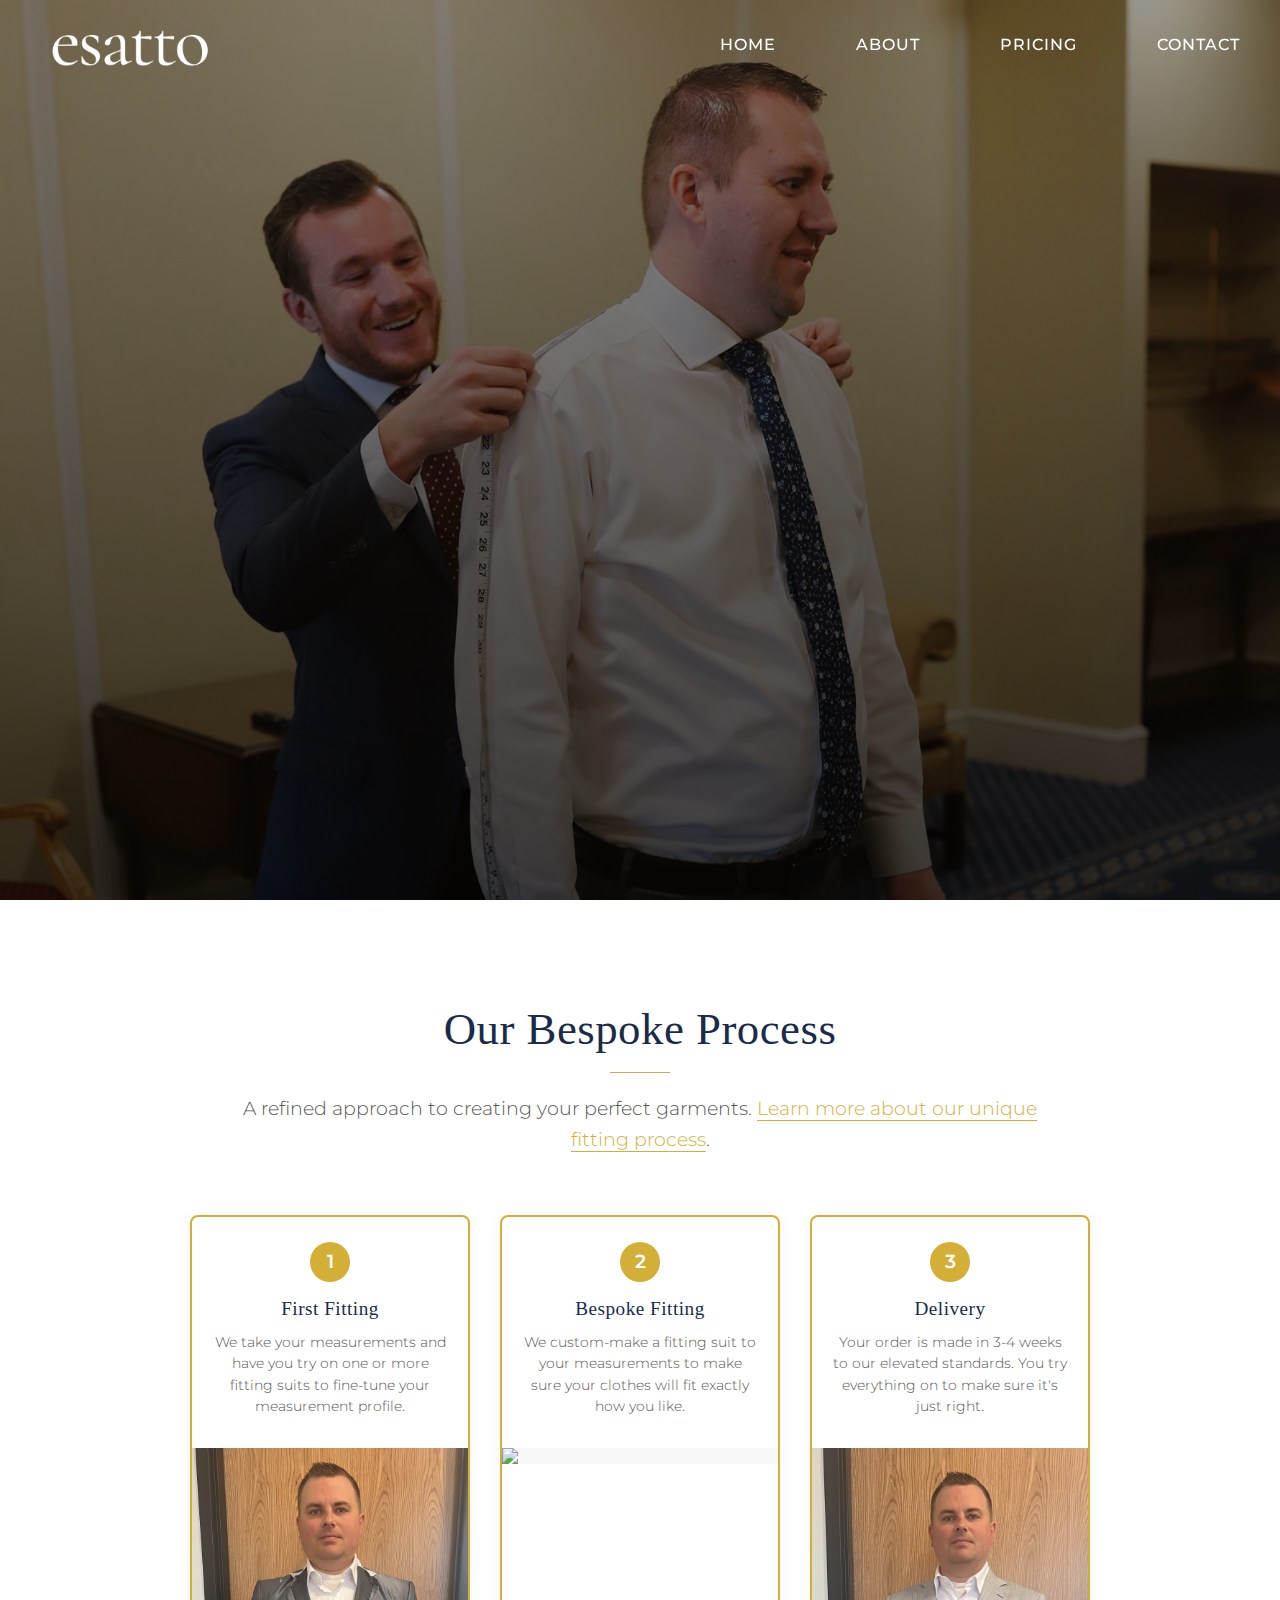
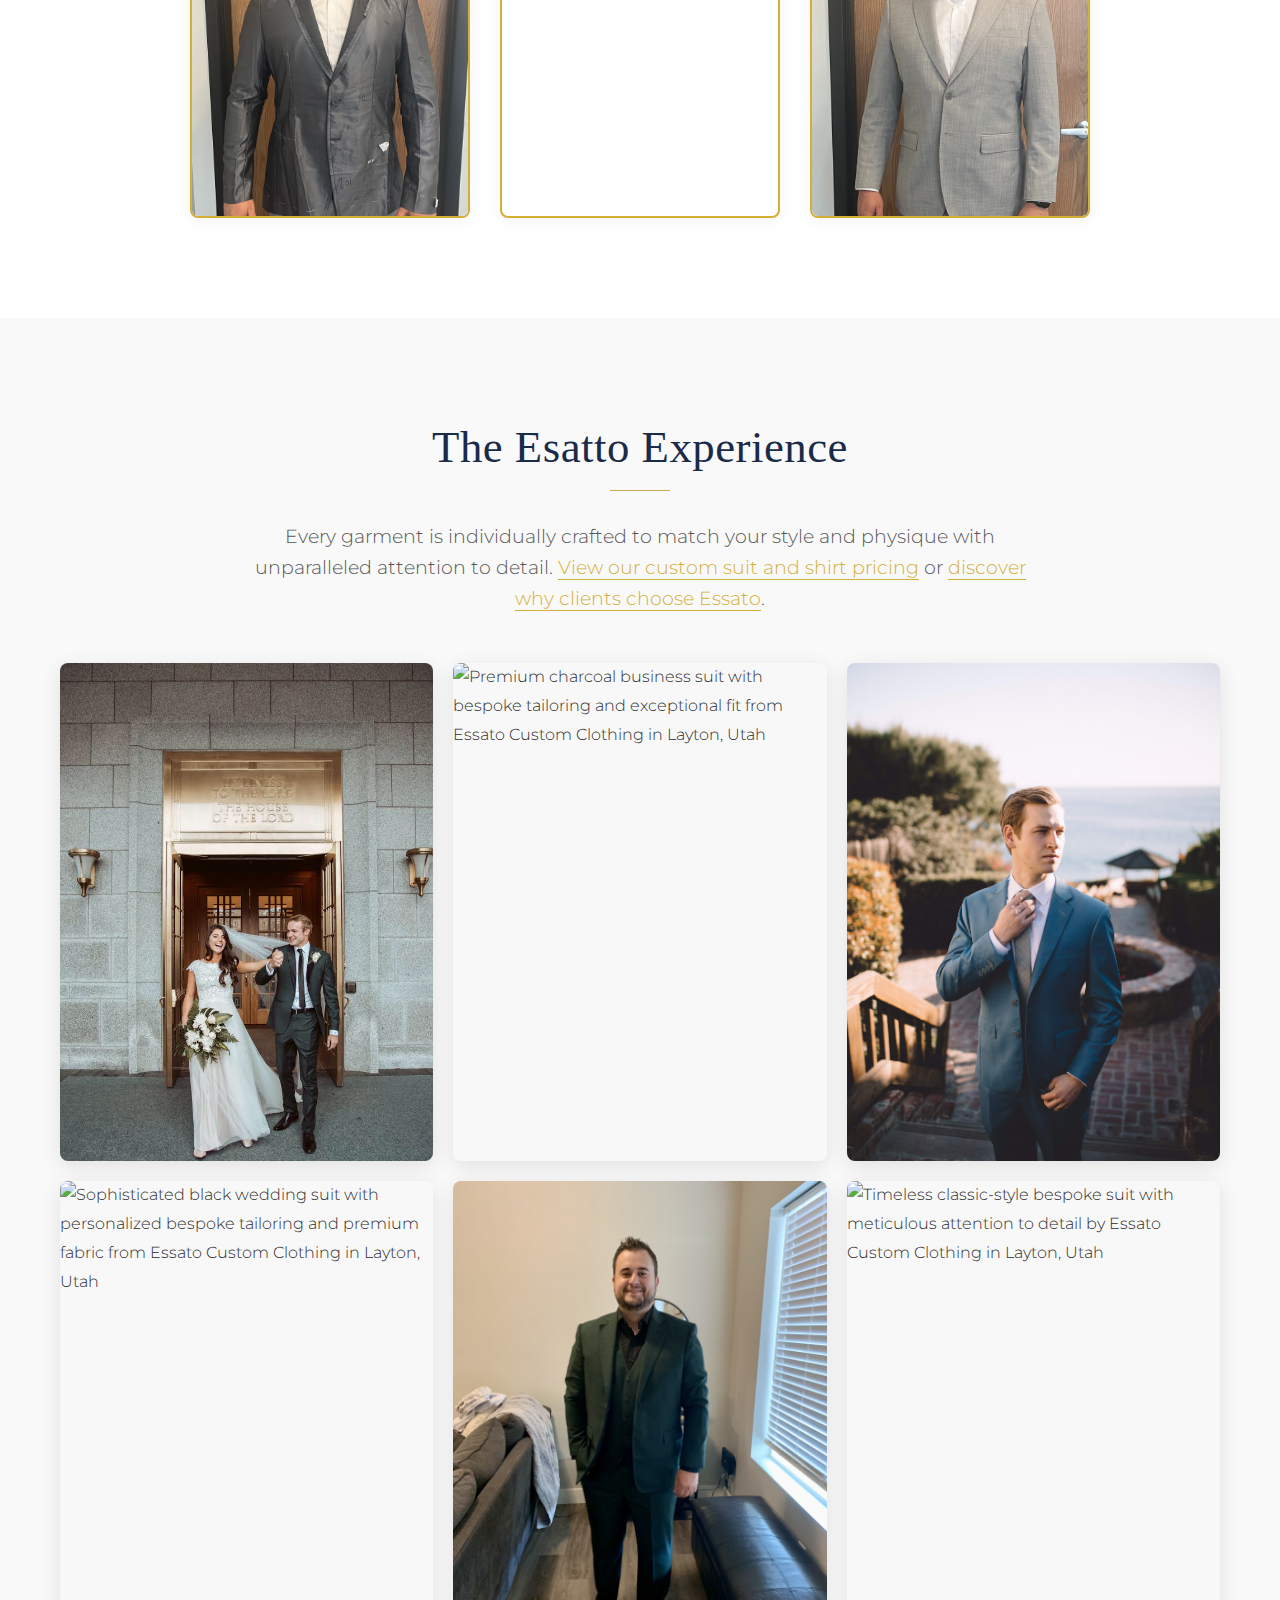
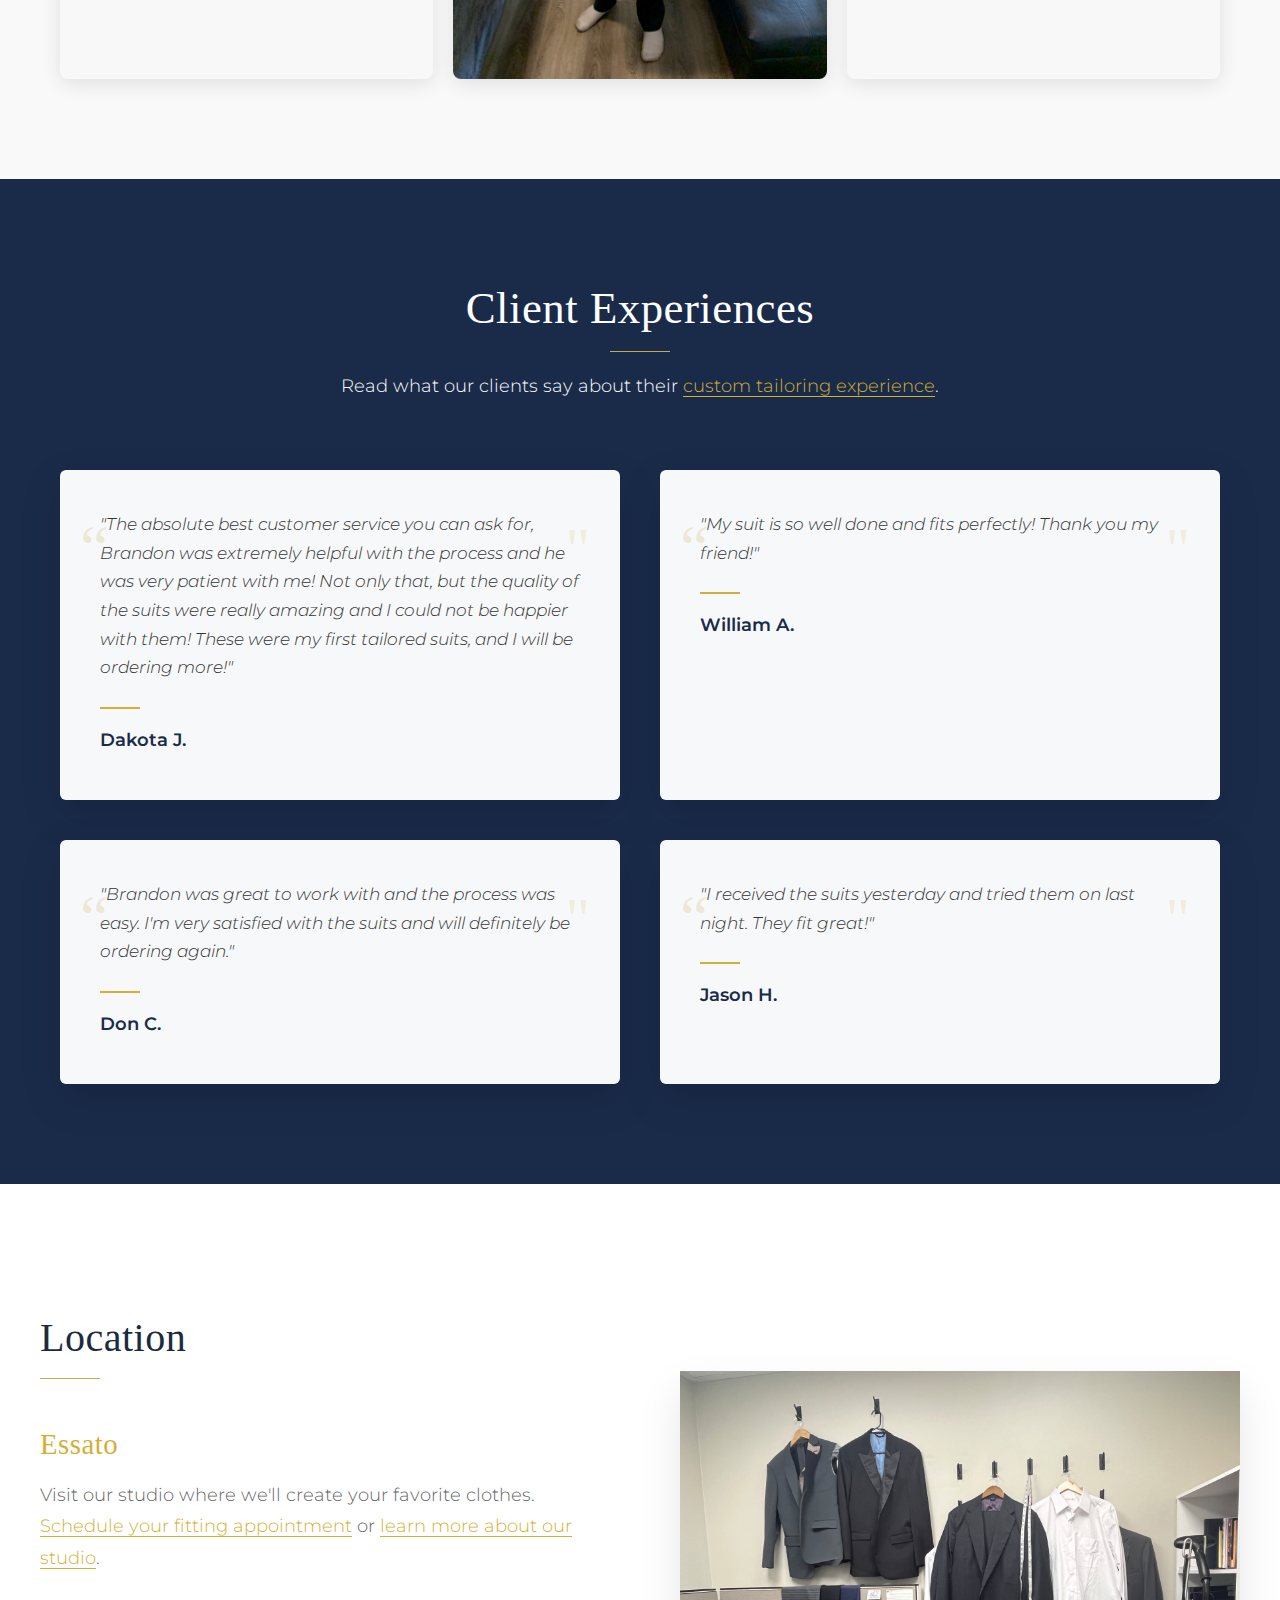
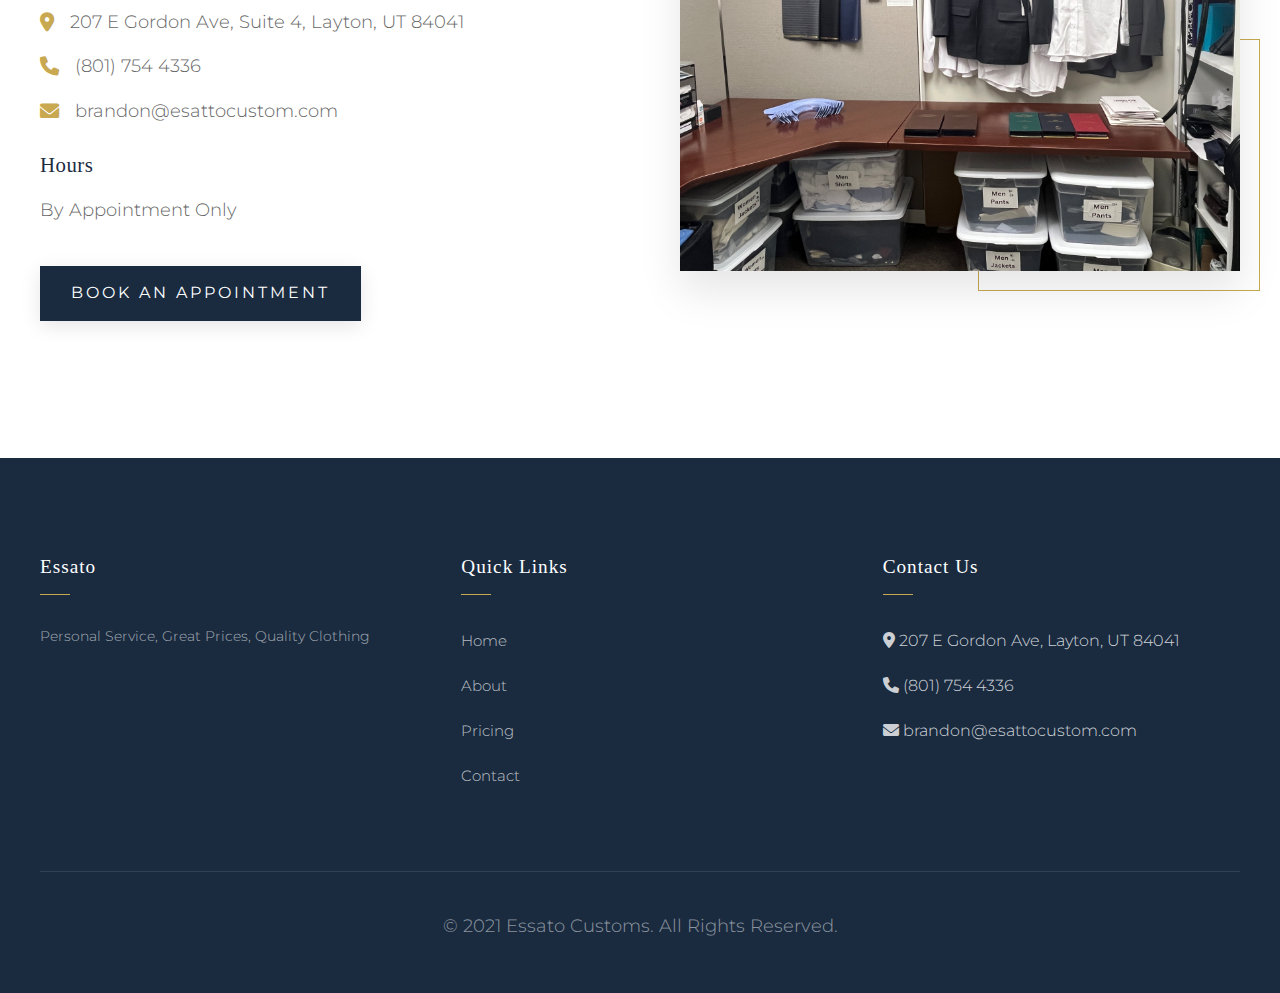
==== index.html @ 6178a758 "Add files via upload" ====
<!DOCTYPE html>
<html lang="en">
<head>
    <meta charset="UTF-8">
    <meta name="viewport" content="width=device-width, initial-scale=1.0">
    <title>Custom Suits & Bespoke Tailoring in Layton, UT | Essato Custom Clothing</title>
    <meta name="description" content="Experience luxury bespoke garments tailored to perfection in Layton, Utah. Schedule your appointment with Essato Custom Clothing today.">
    <link rel="stylesheet" href="style.css">
    <link rel="stylesheet" href="https://cdnjs.cloudflare.com/ajax/libs/font-awesome/6.0.0/css/all.min.css">
    <link href="https://fonts.googleapis.com/css2?family=Montserrat:wght@300;400;500;600;700&display=swap" rel="stylesheet">
</head>
<body>
    <!-- Header -->
    <header style="background: transparent; box-shadow: none; position: fixed; width: 100%; z-index: 100; height: 90px; border-bottom: none; transition: all 0.3s ease;">
        <div class="container nav-container" style="display: flex; justify-content: space-between; align-items: center; height: 100%; padding: 0 40px; max-width: 1400px; margin: 0 auto;">
            <a href="index.html" style="text-decoration: none; display: flex; align-items: center; justify-content: flex-start; flex: 2; border: none; outline: none; background: none;">
                <img src="essato whitelogo.png" alt="Essato Custom" class="logo-img" style="height: auto; width: 180px; margin-top: 5px; border: none;">
            </a>
            <ul class="nav-menu" style="display: flex; list-style: none; margin: 0; padding: 0; gap: 40px; flex: 3; justify-content: flex-end;">
                <li class="nav-item"><a href="index.html" class="nav-link" style="color: #ffffff; text-decoration: none; font-size: 1rem; font-weight: 500; letter-spacing: 1px; text-transform: uppercase; transition: color 0.3s ease;">Home</a></li>
                <li class="nav-item"><a href="about.html" class="nav-link" style="color: #ffffff; text-decoration: none; font-size: 1rem; font-weight: 500; letter-spacing: 1px; text-transform: uppercase; transition: color 0.3s ease;">About</a></li>
                <li class="nav-item"><a href="pricing.html" class="nav-link" style="color: #ffffff; text-decoration: none; font-size: 1rem; font-weight: 500; letter-spacing: 1px; text-transform: uppercase; transition: color 0.3s ease;">Pricing</a></li>
                <li class="nav-item"><a href="contact.html" class="nav-link" style="color: #ffffff; text-decoration: none; font-size: 1rem; font-weight: 500; letter-spacing: 1px; text-transform: uppercase; transition: color 0.3s ease;">Contact</a></li>
            </ul>
            <div class="hamburger" style="display: none; cursor: pointer;">
                <span class="bar" style="display: block; width: 25px; height: 3px; margin: 5px auto; background-color: #1a2b4a;"></span>
                <span class="bar" style="display: block; width: 25px; height: 3px; margin: 5px auto; background-color: #1a2b4a;"></span>
                <span class="bar" style="display: block; width: 25px; height: 3px; margin: 5px auto; background-color: #1a2b4a;"></span>
            </div>
        </div>
    </header>

    <!-- Hero Section -->
    <section class="hero" style="background-image: url('custom-tailoring-layton-utah.jpg'); background-position: center 25%; background-attachment: fixed; min-height: 100vh; position: relative; padding-top: 70px;" role="img" aria-label="Custom tailoring services at Essato Custom Clothing in Layton, Utah">
        <div class="hero-overlay" style="background: linear-gradient(to bottom, rgba(0,0,0,0.4), rgba(0,0,0,0.7));"></div>
        <div class="container" style="position: relative; z-index: 2;">
            <div class="hero-content centered" style="padding: 140px 0; text-align: center;">
                <h1 style="
                    font-size: 5rem;
                    margin-bottom: 15px;
                    opacity: 0;
                    animation: fadeInUp 0.8s ease forwards 0.3s;
                    line-height: 1.2;">
                    Custom Clothing in Layton, UT
                </h1>
                
                <div class="hero-btns" style="opacity: 0; animation: fadeInUp 0.8s ease forwards 1.2s;">
                    <a href="contact.html" class="luxury-btn" style="
                        display: inline-block;
                        padding: 20px 48px;
                        font-size: 0.95rem;
                        letter-spacing: 3px;
                        text-transform: uppercase;
                        color: #ffffff;
                        background: #1a2b4a;
                        border: 2px solid #1a2b4a;
                        position: relative;
                        transition: all 0.4s ease;
                        font-weight: 400;
                        border-radius: 0;
                        text-decoration: none;
                        overflow: hidden;
                        z-index: 1;">
                        <span style="position: relative; z-index: 2;">SCHEDULE AN APPOINTMENT</span>
                        <div style="
                            position: absolute;
                            top: 0;
                            left: 0;
                            width: 100%;
                            height: 100%;
                            background: #d4af37;
                            transform: translateX(-100%);
                            transition: transform 0.4s ease;
                            z-index: 1;"></div>
                    </a>
                    <style>
                        .luxury-btn:hover {
                            color: #ffffff !important;
                            border-color: #d4af37 !important;
                        }
                        .luxury-btn:hover div {
                            transform: translateX(0) !important;
                        }
                    </style>
                </div>
            </div>
        </div>
        <div class="scroll-indicator" style="position: absolute; bottom: 40px; left: 50%; transform: translateX(-50%); z-index: 2; opacity: 0; animation: fadeInUp 0.8s ease forwards 1.5s;">
            <div style="width: 30px; height: 50px; border: 2px solid var(--gold-color); border-radius: 15px; position: relative;">
                <div style="width: 4px; height: 8px; background: var(--gold-color); border-radius: 2px; position: absolute; left: 50%; transform: translateX(-50%); top: 8px; animation: scrollMouse 2s infinite;"></div>
            </div>
        </div>
    </section>

    <!-- Our Bespoke Process Section -->
    <section class="section bespoke-process-section" style="background-color: var(--light-color); padding: 100px 0;">
        <div class="container">
            <div class="section-header" style="text-align: center; margin-bottom: 60px;">
                <h2 class="section-title" style="font-size: 2.8rem; color: #1a2b4a; margin-bottom: 20px;">Our Bespoke Process</h2>
                <p class="section-description" style="font-size: 1.2rem; color: #555; max-width: 800px; margin: 0 auto; line-height: 1.6;">A refined approach to creating your perfect garments. <a href="about.html#how-we-do-things" style="color: #d4af37; text-decoration: none; border-bottom: 1px solid #d4af37;">Learn more about our unique fitting process</a>.</p>
            </div>
            <div class="bespoke-process-grid" style="display: grid; grid-template-columns: repeat(3, 1fr); gap: 30px; max-width: 900px; margin: 0 auto;">
                <div class="bespoke-card" style="background-color: white; border-radius: 8px; overflow: hidden; box-shadow: 0 3px 15px rgba(0,0,0,0.05); max-width: 280px; margin: 0 auto; border: 2px solid #d4af37; display: flex; flex-direction: column;">
                    <div style="padding: 25px 20px 15px; text-align: center;">
                        <div style="width: 40px; height: 40px; background-color: #d4af37; color: white; border-radius: 50%; display: flex; justify-content: center; align-items: center; font-size: 1.2rem; font-weight: 600; margin: 0 auto 15px; line-height: 1;">1</div>
                        <h3 style="font-size: 1.2rem; color: #1a2b4a; margin-bottom: 10px;">First Fitting</h3>
                        <p style="color: #555; line-height: 1.5; margin-bottom: 15px; font-size: 0.9rem;">We take your measurements and have you try on one or more fitting suits to fine-tune your measurement profile.</p>
                    </div>
                    <div class="bespoke-image-container" style="width: 100%; line-height: 0; font-size: 0; background-color: #f8f8f8;">
                        <img src="custom-suit-measurement-fitting-layton-utah.jpg" alt="Custom suit measurement and fitting process at Essato Custom Clothing in Layton, Utah" style="width: 100%; height: auto; display: block; object-fit: contain;">
                    </div>
                </div>
                <div class="bespoke-card" style="background-color: white; border-radius: 8px; overflow: hidden; box-shadow: 0 3px 15px rgba(0,0,0,0.05); max-width: 280px; margin: 0 auto; border: 2px solid #d4af37; display: flex; flex-direction: column;">
                    <div style="padding: 25px 20px 15px; text-align: center;">
                        <div style="width: 40px; height: 40px; background-color: #d4af37; color: white; border-radius: 50%; display: flex; justify-content: center; align-items: center; font-size: 1.2rem; font-weight: 600; margin: 0 auto 15px; line-height: 1;">2</div>
                        <h3 style="font-size: 1.2rem; color: #1a2b4a; margin-bottom: 10px;">Bespoke Fitting</h3>
                        <p style="color: #555; line-height: 1.5; margin-bottom: 15px; font-size: 0.9rem;">We custom-make a fitting suit to your measurements to make sure your clothes will fit exactly how you like.</p>
                    </div>
                    <div class="bespoke-image-container" style="width: 100%; line-height: 0; font-size: 0; background-color: #f8f8f8;">
                        <img src="bespoke-suit-fitting-adjustment-layton-utah.jpg" alt="Bespoke suit fitting and adjustment process at Essato Custom Clothing in Layton, Utah" style="width: 100%; height: auto; display: block; object-fit: contain;">
                    </div>
                </div>
                <div class="bespoke-card" style="background-color: white; border-radius: 8px; overflow: hidden; box-shadow: 0 3px 15px rgba(0,0,0,0.05); max-width: 280px; margin: 0 auto; border: 2px solid #d4af37; display: flex; flex-direction: column;">
                    <div style="padding: 25px 20px 15px; text-align: center;">
                        <div style="width: 40px; height: 40px; background-color: #d4af37; color: white; border-radius: 50%; display: flex; justify-content: center; align-items: center; font-size: 1.2rem; font-weight: 600; margin: 0 auto 15px; line-height: 1;">3</div>
                        <h3 style="font-size: 1.2rem; color: #1a2b4a; margin-bottom: 10px;">Delivery</h3>
                        <p style="color: #555; line-height: 1.5; margin-bottom: 15px; font-size: 0.9rem;">Your order is made in 3-4 weeks to our elevated standards. You try everything on to make sure it's just right.</p>
                    </div>
                    <div class="bespoke-image-container" style="width: 100%; line-height: 0; font-size: 0; background-color: #f8f8f8;">
                        <img src="custom-suit-final-delivery-layton-utah.jpg" alt="Final custom suit delivery and fitting at Essato Custom Clothing in Layton, Utah" style="width: 100%; height: auto; display: block; object-fit: contain;">
                    </div>
                </div>
            </div>
        </div>
    </section>

    <!-- Introduction Section -->
    <section class="section intro-section" style="padding: 100px 0; background-color: #f9f9f9;">
        <div class="container" style="max-width: 1200px; margin: 0 auto; padding: 0 20px;">
            <div class="section-header" style="text-align: center; margin-bottom: 40px;">
                <h2 class="section-title" style="font-size: 2.8rem; color: #1a2b4a; margin-bottom: 30px; font-weight: 500;">The Esatto Experience</h2>
                <p class="section-description" style="font-size: 1.2rem; color: #555; max-width: 800px; margin: 0 auto; line-height: 1.6; margin-bottom: 50px;">Every garment is individually crafted to match your style and physique with unparalleled attention to detail. <a href="pricing.html" style="color: #d4af37; text-decoration: none; border-bottom: 1px solid #d4af37;">View our custom suit and shirt pricing</a> or <a href="about.html#why-essato" style="color: #d4af37; text-decoration: none; border-bottom: 1px solid #d4af37;">discover why clients choose Essato</a>.</p>
            </div>
            <div class="gallery-grid" style="
                display: grid;
                grid-template-columns: repeat(3, 1fr);
                gap: 20px;
                margin-top: 20px;">
                
                <!-- Gallery Items -->
                <div class="gallery-item" onclick="openLightbox(0)" style="cursor: pointer; border-radius: 8px; overflow: hidden; box-shadow: 0 5px 20px rgba(0,0,0,0.1); background-color: #f8f8f8;">
                    <img src="custom-wedding-suit-navy-blue-layton-utah.jpg" alt="Luxury navy blue wedding suit with custom tailoring and perfect fit by Essato Custom Clothing in Layton, Utah" style="width: 100%; height: auto; display: block; object-fit: contain;">
                </div>
                
                <div class="gallery-item" onclick="openLightbox(1)" style="cursor: pointer; border-radius: 8px; overflow: hidden; box-shadow: 0 5px 20px rgba(0,0,0,0.1); background-color: #f8f8f8;">
                    <img src="bespoke-business-suit-charcoal-layton-utah.jpg" alt="Premium charcoal business suit with bespoke tailoring and exceptional fit from Essato Custom Clothing in Layton, Utah" style="width: 100%; height: auto; display: block; object-fit: contain;">
                </div>
                
                <div class="gallery-item" onclick="openLightbox(2)" style="cursor: pointer; border-radius: 8px; overflow: hidden; box-shadow: 0 5px 20px rgba(0,0,0,0.1); background-color: #f8f8f8;">
                    <img src="custom-wedding-suit-light-gray-layton-utah.jpg" alt="Handcrafted light gray wedding suit featuring precise measurements and custom details by Essato Custom Clothing in Layton, Utah" style="width: 100%; height: auto; display: block; object-fit: contain;">
                </div>
                
                <div class="gallery-item" onclick="openLightbox(3)" style="cursor: pointer; border-radius: 8px; overflow: hidden; box-shadow: 0 5px 20px rgba(0,0,0,0.1); background-color: #f8f8f8;">
                    <img src="bespoke-black-wedding-suit-layton-utah.jpg" alt="Sophisticated black wedding suit with personalized bespoke tailoring and premium fabric from Essato Custom Clothing in Layton, Utah" style="width: 100%; height: auto; display: block; object-fit: contain;">
                </div>
                
                <div class="gallery-item" onclick="openLightbox(4)" style="cursor: pointer; border-radius: 8px; overflow: hidden; box-shadow: 0 5px 20px rgba(0,0,0,0.1); background-color: #f8f8f8;">
                    <img src="custom-suit-modern-fit-layton-utah.jpg" alt="Contemporary modern-fit suit with expert tailoring and refined style created by Essato Custom Clothing in Layton, Utah" style="width: 100%; height: auto; display: block; object-fit: contain;">
                </div>
                
                <div class="gallery-item" onclick="openLightbox(5)" style="cursor: pointer; border-radius: 8px; overflow: hidden; box-shadow: 0 5px 20px rgba(0,0,0,0.1); background-color: #f8f8f8;">
                    <img src="bespoke-suit-classic-style-layton-utah.jpg" alt="Timeless classic-style bespoke suit with meticulous attention to detail by Essato Custom Clothing in Layton, Utah" style="width: 100%; height: auto; display: block; object-fit: contain;">
                </div>
            </div>
        </div>
    </section>

    <!-- Testimonials -->
    <section class="section testimonials-section" style="background-color: #1a2b4a; padding: 100px 0; position: relative; overflow: hidden;">
        <div class="container" style="position: relative; z-index: 2; max-width: 1200px; margin: 0 auto; padding: 0 20px;">
            <div class="section-header text-center" style="margin-bottom: 70px;">
                <h2 class="section-title" style="color: #ffffff; font-size: 2.8rem; margin-bottom: 20px; font-weight: 500;">Client Experiences</h2>
                <p style="color: #ffffff; font-size: 1.1rem; max-width: 700px; margin: 0 auto;">Read what our clients say about their <a href="about.html#our-roots" style="color: #d4af37; text-decoration: none; border-bottom: 1px solid #d4af37;">custom tailoring experience</a>.</p>
            </div>
            <div class="testimonials-grid" style="display: grid; grid-template-columns: repeat(2, 1fr); gap: 40px; max-width: 1400px; margin: 0 auto;">
                <div class="testimonial-card" style="background: rgba(255, 255, 255, 0.97); border-radius: 6px; overflow: hidden; box-shadow: 0 15px 40px rgba(0, 0, 0, 0.15); transition: all 0.3s ease; padding: 40px; position: relative;">
                    <div style="position: absolute; top: 25px; right: 30px; color: #d4af37; font-size: 60px; opacity: 0.15; font-family: Georgia, serif;">"</div>
                    <div class="testimonial-content" style="display: flex; flex-direction: column; justify-content: center; position: relative; z-index: 2;">
                        <p class="testimonial-text" style="font-size: 1.05rem; line-height: 1.7; color: #333; margin-bottom: 25px; font-style: italic;">"The absolute best customer service you can ask for, Brandon was extremely helpful with the process and he was very patient with me! Not only that, but the quality of the suits were really amazing and I could not be happier with them! These were my first tailored suits, and I will be ordering more!"</p>
                        <div style="width: 40px; height: 2px; background: #d4af37; margin-bottom: 15px;"></div>
                        <div class="testimonial-author" style="font-size: 1.1rem; font-weight: 600; color: #1a2b4a;">Dakota J.</div>
                    </div>
                </div>
                <div class="testimonial-card" style="background: rgba(255, 255, 255, 0.97); border-radius: 6px; overflow: hidden; box-shadow: 0 15px 40px rgba(0, 0, 0, 0.15); transition: all 0.3s ease; padding: 40px; position: relative;">
                    <div style="position: absolute; top: 25px; right: 30px; color: #d4af37; font-size: 60px; opacity: 0.15; font-family: Georgia, serif;">"</div>
                    <div class="testimonial-content" style="display: flex; flex-direction: column; justify-content: center; position: relative; z-index: 2;">
                        <p class="testimonial-text" style="font-size: 1.05rem; line-height: 1.7; color: #333; margin-bottom: 25px; font-style: italic;">"My suit is so well done and fits perfectly! Thank you my friend!"</p>
                        <div style="width: 40px; height: 2px; background: #d4af37; margin-bottom: 15px;"></div>
                        <div class="testimonial-author" style="font-size: 1.1rem; font-weight: 600; color: #1a2b4a;">William A.</div>
                    </div>
                </div>
                <div class="testimonial-card" style="background: rgba(255, 255, 255, 0.97); border-radius: 6px; overflow: hidden; box-shadow: 0 15px 40px rgba(0, 0, 0, 0.15); transition: all 0.3s ease; padding: 40px; position: relative;">
                    <div style="position: absolute; top: 25px; right: 30px; color: #d4af37; font-size: 60px; opacity: 0.15; font-family: Georgia, serif;">"</div>
                    <div class="testimonial-content" style="display: flex; flex-direction: column; justify-content: center; position: relative; z-index: 2;">
                        <p class="testimonial-text" style="font-size: 1.05rem; line-height: 1.7; color: #333; margin-bottom: 25px; font-style: italic;">"Brandon was great to work with and the process was easy. I'm very satisfied with the suits and will definitely be ordering again."</p>
                        <div style="width: 40px; height: 2px; background: #d4af37; margin-bottom: 15px;"></div>
                        <div class="testimonial-author" style="font-size: 1.1rem; font-weight: 600; color: #1a2b4a;">Don C.</div>
                    </div>
                </div>
                <div class="testimonial-card" style="background: rgba(255, 255, 255, 0.97); border-radius: 6px; overflow: hidden; box-shadow: 0 15px 40px rgba(0, 0, 0, 0.15); transition: all 0.3s ease; padding: 40px; position: relative;">
                    <div style="position: absolute; top: 25px; right: 30px; color: #d4af37; font-size: 60px; opacity: 0.15; font-family: Georgia, serif;">"</div>
                    <div class="testimonial-content" style="display: flex; flex-direction: column; justify-content: center; position: relative; z-index: 2;">
                        <p class="testimonial-text" style="font-size: 1.05rem; line-height: 1.7; color: #333; margin-bottom: 25px; font-style: italic;">"I received the suits yesterday and tried them on last night. They fit great!"</p>
                        <div style="width: 40px; height: 2px; background: #d4af37; margin-bottom: 15px;"></div>
                        <div class="testimonial-author" style="font-size: 1.1rem; font-weight: 600; color: #1a2b4a;">Jason H.</div>
                    </div>
                </div>
            </div>
        </div>
    </section>

    <!-- Flagship Location -->
    <section class="section flagship-section">
        <div class="container">
            <div class="flagship-grid">
                <div class="flagship-content">
                    <h2>Location</h2>
                    <h3 style="color: #d4af37; font-size: 1.8rem; margin: 15px 0;">Essato</h3>
                    <p>Visit our studio where we'll create your favorite clothes. <a href="contact.html" style="color: #d4af37; text-decoration: none; border-bottom: 1px solid #d4af37;">Schedule your fitting appointment</a> or <a href="about.html#location" style="color: #d4af37; text-decoration: none; border-bottom: 1px solid #d4af37;">learn more about our studio</a>.</p>
                    <address style="margin: 25px 0;">
                        <p><i class="fas fa-map-marker-alt"></i> 207 E Gordon Ave, Suite 4, Layton, UT 84041</p>
                        <p><i class="fas fa-phone"></i> (801) 754 4336</p>
                        <p><i class="fas fa-envelope"></i> brandon@esattocustom.com</p>
                    </address>
                    <div class="flagship-hours">
                        <h3>Hours</h3>
                        <p>By Appointment Only</p>
                    </div>
                    <a href="contact.html" class="btn">Book an Appointment</a>
                </div>
                <div class="flagship-image" style="background-image: url('custom-tailoring-studio-layton-utah.jpg');" role="img" aria-label="Elegant custom tailoring studio at Essato Custom Clothing featuring a sophisticated fitting area, premium fabric displays, and professional consultation space in Layton, Utah"></div>
            </div>
        </div>
    </section>

    <!-- Footer -->
    <footer>
        <div class="container">
            <div class="footer-grid">
                <div class="footer-col">
                    <h4>Essato</h4>
                    <p>Personal Service, Great Prices, Quality Clothing</p>
                </div>
                <div class="footer-col">
                    <h4>Quick Links</h4>
                    <ul class="footer-links">
                        <li><a href="index.html">Home</a></li>
                        <li><a href="about.html">About</a></li>
                        <li><a href="pricing.html">Pricing</a></li>
                        <li><a href="contact.html">Contact</a></li>
                    </ul>
                </div>
                <div class="footer-col">
                    <h4>Contact Us</h4>
                    <ul class="footer-links">
                        <li><i class="fas fa-map-marker-alt"></i> 207 E Gordon Ave, Layton, UT 84041</li>
                        <li><i class="fas fa-phone"></i> (801) 754 4336</li>
                        <li><i class="fas fa-envelope"></i> brandon@esattocustom.com</li>
                    </ul>
                </div>
            </div>
            <div class="footer-bottom">
                <p>&copy; 2021 Essato Customs. All Rights Reserved.</p>
            </div>
        </div>
    </footer>

    <!-- Lightbox -->
    <div id="lightbox" style="
        display: none;
        position: fixed;
        top: 0;
        left: 0;
        width: 100%;
        height: 100%;
        background: rgba(0,0,0,0.9);
        z-index: 1000;
        opacity: 0;
        transition: opacity 0.3s ease;">
        
        <span class="close-lightbox" onclick="closeLightbox()" style="
            position: absolute;
            top: 20px;
            right: 30px;
            color: #fff;
            font-size: 30px;
            cursor: pointer;
            z-index: 1001;">&times;</span>
        
        <button class="nav-btn prev" onclick="changeImage(-1)" style="
            position: absolute;
            left: 30px;
            top: 50%;
            transform: translateY(-50%);
            background: none;
            border: none;
            color: white;
            font-size: 24px;
            cursor: pointer;
            z-index: 1001;">&#10094;</button>
        
        <button class="nav-btn next" onclick="changeImage(1)" style="
            position: absolute;
            right: 30px;
            top: 50%;
            transform: translateY(-50%);
            background: none;
            border: none;
            color: white;
            font-size: 24px;
            cursor: pointer;
            z-index: 1001;">&#10095;</button>
        
        <div class="lightbox-content" style="
            position: absolute;
            top: 50%;
            left: 50%;
            transform: translate(-50%, -50%);
            max-width: 90%;
            max-height: 90vh;">
            <img id="lightbox-img" src="" style="
                max-width: 100%;
                max-height: 90vh;
                object-fit: contain;">
        </div>
    </div>

    <script>
        document.addEventListener('DOMContentLoaded', function() {
            const hamburger = document.querySelector('.hamburger');
            const navMenu = document.querySelector('.nav-menu');
            const header = document.querySelector('header');
            const logoImg = document.querySelector('.logo-img');

            if (hamburger && navMenu) {
                // Fix for inline styles overriding our mobile menu styles
                if (window.innerWidth <= 768) {
                    // Override the inline styles that might be causing issues
                    navMenu.style.display = "none";
                    
                    // When active, make sure all items are visible
                    hamburger.addEventListener('click', function(e) {
                        e.stopPropagation();
                        hamburger.classList.toggle('active');
                        header.classList.toggle('menu-active');
                        
                        if (!navMenu.classList.contains('active')) {
                            navMenu.classList.add('active');
                            navMenu.style.display = "flex";
                            navMenu.style.left = "0";
                            
                            // Switch to black logo when menu is open
                            logoImg.src = "essatologo.png";
                            
                            // Make sure all nav items are visible
                            document.querySelectorAll('.nav-item').forEach(item => {
                                item.style.display = "block";
                                item.style.width = "100%";
                            });

                            // Ensure text is visible when menu is open
                            document.querySelectorAll('.nav-link').forEach(link => {
                                link.style.color = '#1a2b4a';
                            });
                        } else {
                            navMenu.classList.remove('active');
                            navMenu.style.left = "-100%";
                            setTimeout(() => {
                                if (!navMenu.classList.contains('active')) {
                                    navMenu.style.display = 'none';
                                    
                                    // Reset logo color when menu is closed and header is transparent
                                    if (!header.classList.contains('scrolled')) {
                                        logoImg.src = "essato whitelogo.png";
                                    }
                                }
                            }, 300);
                        }
                    });
                }

                // Handle scroll for transparent header
                function handleScroll() {
                    if (window.scrollY > 50 || navMenu.classList.contains('active')) {
                        header.classList.add('scrolled');
                        header.style.background = 'rgba(255, 255, 255, 0.98)';
                        header.style.boxShadow = '0 2px 10px rgba(0,0,0,0.1)';
                        logoImg.src = "essatologo.png"; // Switch to black logo
                        document.querySelectorAll('.nav-link').forEach(link => {
                            link.style.color = '#1a2b4a';
                        });
                        document.querySelectorAll('.bar').forEach(bar => {
                            bar.style.backgroundColor = '#1a2b4a';
                        });
                    } else {
                        header.classList.remove('scrolled');
                        header.style.background = 'transparent';
                        header.style.boxShadow = 'none';
                        logoImg.src = "essato whitelogo.png"; // Switch to white logo
                        document.querySelectorAll('.nav-link').forEach(link => {
                            link.style.color = '#ffffff';
                        });
                        document.querySelectorAll('.bar').forEach(bar => {
                            bar.style.backgroundColor = '#ffffff';
                        });
                    }
                }

                window.addEventListener('scroll', handleScroll);
                handleScroll(); // Initial check
            }
        });

        const images = [
            'custom-wedding-suit-navy-blue-layton-utah.jpg',
            'bespoke-business-suit-charcoal-layton-utah.jpg',
            'custom-wedding-suit-light-gray-layton-utah.jpg',
            'bespoke-black-wedding-suit-layton-utah.jpg',
            'custom-suit-modern-fit-layton-utah.jpg',
            'bespoke-suit-classic-style-layton-utah.jpg'
        ];

        let currentImageIndex = 0;

        function openLightbox(index) {
            currentImageIndex = index;
            const lightbox = document.getElementById('lightbox');
            const lightboxImg = document.getElementById('lightbox-img');
            lightbox.style.display = 'block';
            setTimeout(() => lightbox.style.opacity = '1', 10);
            lightboxImg.src = images[currentImageIndex];
        }

        function closeLightbox() {
            const lightbox = document.getElementById('lightbox');
            lightbox.style.opacity = '0';
            setTimeout(() => lightbox.style.display = 'none', 300);
        }

        function changeImage(direction) {
            currentImageIndex = (currentImageIndex + direction + images.length) % images.length;
            document.getElementById('lightbox-img').src = images[currentImageIndex];
        }

        // Close lightbox when clicking outside the image
        document.getElementById('lightbox').addEventListener('click', function(e) {
            if (e.target === this) {
                closeLightbox();
            }
        });

        // Keyboard navigation
        document.addEventListener('keydown', function(e) {
            if (document.getElementById('lightbox').style.display === 'block') {
                if (e.key === 'Escape') closeLightbox();
                if (e.key === 'ArrowLeft') changeImage(-1);
                if (e.key === 'ArrowRight') changeImage(1);
            }
        });
    </script>

    <style>
        /* Base responsive styles */
        :root {
            --container-padding: 20px;
        }

        /* Animation keyframes */
        @keyframes fadeInUp {
            from {
                opacity: 0;
                transform: translateY(30px);
            }
            to {
                opacity: 1;
                transform: translateY(0);
            }
        }

        @keyframes scrollMouse {
            0% {
                top: 8px;
                opacity: 1;
            }
            100% {
                top: 28px;
                opacity: 0;
            }
        }

        /* Enhanced responsive styles */
        @media (max-width: 1024px) {
            .section {
                padding: 60px var(--container-padding);
            }

            [style*="display: grid; grid-template-columns: repeat(2, 1fr)"] {
                grid-template-columns: repeat(2, 1fr) !important;
                gap: 20px;
            }

            .hero-content {
                padding: 100px 0 !important;
            }
        }

        @media (max-width: 768px) {
            :root {
                --container-padding: 15px;
            }

            .section {
                padding: 40px var(--container-padding);
            }

            [style*="display: grid; grid-template-columns: repeat(2, 1fr)"] {
                grid-template-columns: 1fr !important;
                gap: 15px;
            }

            /* Hero section improvements */
            .hero-content {
                padding: 80px 0 !important;
            }

            .hero-content h1 {
                font-size: calc(2.5rem + 1vw) !important;
            }

            .hero-content .gold-accent {
                font-size: calc(2rem + 1vw) !important;
            }

            /* Typography scaling */
            h1 {
                font-size: calc(2rem + 1vw) !important;
            }

            h2 {
                font-size: calc(1.5rem + 1vw) !important;
            }

            h3 {
                font-size: calc(1.2rem + 0.5vw) !important;
            }

            p {
                font-size: calc(0.9rem + 0.3vw) !important;
                line-height: 1.6 !important;
            }

            /* Testimonials grid */
            .testimonials-grid {
                grid-template-columns: 1fr !important;
                gap: 20px !important;
            }

            /* Process cards */
            [style*="background-color: white; border-radius: 8px;"] {
                max-width: 100% !important;
            }

            /* Hamburger Menu Icon Styles */
            .hamburger {
                display: block !important;
                z-index: 1001;
                position: relative;
            }

            /* Ensure hamburger is visible */
            .hamburger .bar {
                display: block !important;
                opacity: 1 !important;
            }

            /* Change color when header becomes solid */
            header.scrolled .hamburger .bar {
                background-color: #1a2b4a !important;
            }

            /* Rest of your mobile styles... */
            .nav-menu {
                display: none;
                position: fixed !important;
                left: -100% !important;
                top: 90px !important;
                flex-direction: column !important;
                background-color: rgba(255, 255, 255, 0.98) !important;
                width: 100% !important;
                text-align: center !important;
                transition: 0.3s ease-in-out !important;
                box-shadow: 0 2px 10px rgba(0,0,0,0.1) !important;
                padding: 20px 0 !important;
                z-index: 999 !important;
                height: calc(100vh - 90px) !important;
                overflow-y: auto !important;
            }

            .nav-menu.active {
                display: flex !important;
                left: 0 !important;
            }

            .nav-item {
                margin: 16px 0 !important;
                display: block !important;
                width: 100% !important;
            }

            .nav-link {
                font-size: 1.1rem !important;
                color: #1a2b4a !important;
                padding: 10px 20px !important;
                display: block !important;
                width: 100% !important;
            }

            /* When menu is active, ensure text is visible */
            .nav-menu.active .nav-link {
                color: #1a2b4a !important;
            }

            /* When header is scrolled, keep text dark */
            header.scrolled .nav-link {
                color: #1a2b4a !important;
            }

            /* Hamburger Animation */
            .hamburger.active .bar:nth-child(2) {
                opacity: 0 !important;
                transform: translateX(20px);
            }

            .hamburger.active .bar:nth-child(1) {
                transform: translateY(8px) rotate(45deg);
            }

            .hamburger.active .bar:nth-child(3) {
                transform: translateY(-8px) rotate(-45deg);
            }

            /* When menu is active, ensure header has solid background */
            header.menu-active {
                background: rgba(255, 255, 255, 0.98) !important;
                box-shadow: 0 2px 10px rgba(0,0,0,0.1) !important;
            }
        }

        @media (max-width: 480px) {
            :root {
                --container-padding: 10px;
            }

            .section {
                padding: 30px var(--container-padding);
            }

            /* Hero further improvements */
            .hero-content {
                padding: 60px 0 !important;
            }

            .hero-content h1 {
                font-size: calc(2rem + 1vw) !important;
            }

            .hero-content .gold-accent {
                font-size: calc(1.5rem + 1vw) !important;
            }

            /* Button scaling */
            .btn, .luxury-btn {
                width: 100%;
                padding: 12px !important;
                font-size: 14px !important;
            }

            /* Improve spacing */
            .section > .container {
                margin: 0 auto;
                padding: 0 var(--container-padding);
            }

            /* Lightbox improvements */
            #lightbox .lightbox-content {
                width: 90% !important;
            }

            .nav-btn {
                padding: 10px !important;
            }
        }

        /* Print styles */
        @media print {
            .nav-menu, .hamburger, .footer, .scroll-indicator {
                display: none !important;
            }

            .container {
                width: 100% !important;
                padding: 0 !important;
            }

            .hero-content {
                padding: 40px 0 !important;
            }

            img {
                max-width: 100% !important;
                page-break-inside: avoid;
            }

            body {
                font-size: 12pt;
            }
        }

        /* Hamburger Menu Core Styles */
        .hamburger {
            display: none;
            cursor: pointer;
            background: none;
            border: none;
            padding: 0;
            margin: 0;
            outline: none;
            z-index: 1001;
            position: relative;
        }

        .hamburger .bar {
            display: block;
            width: 25px;
            height: 3px;
            margin: 5px auto;
            background-color: #1a2b4a;
            transition: all 0.3s ease-in-out;
        }

        @media (max-width: 768px) {
            .hamburger {
                display: block !important;
            }

            .nav-menu {
                display: none;
                position: fixed;
                left: -100%;
                top: 90px;
                flex-direction: column;
                background-color: rgba(255, 255, 255, 0.98);
                width: 100%;
                text-align: center;
                transition: 0.3s ease-in-out;
                box-shadow: 0 2px 10px rgba(0,0,0,0.1);
                padding: 20px 0;
                z-index: 999;
                height: calc(100vh - 90px);
                overflow-y: auto;
            }

            .nav-menu.active {
                display: flex !important;
                left: 0 !important;
            }

            .nav-item {
                margin: 16px 0;
                width: 100%;
            }

            .nav-link {
                font-size: 1.1rem !important;
                padding: 10px 20px !important;
                display: block !important;
                width: 100% !important;
            }

            /* Hamburger Animation */
            .hamburger.active .bar:nth-child(2) {
                opacity: 0;
                transform: translateX(20px);
            }

            .hamburger.active .bar:nth-child(1) {
                transform: translateY(8px) rotate(45deg);
            }

            .hamburger.active .bar:nth-child(3) {
                transform: translateY(-8px) rotate(-45deg);
            }
        }

        /* Bespoke Process Mobile Optimization */
        @media (max-width: 1024px) {
            .bespoke-process-grid {
                grid-template-columns: repeat(3, 1fr);
                gap: 20px;
            }
            
            .bespoke-card {
                max-width: 100%;
            }
        }
        
        @media (max-width: 768px) {
            .bespoke-process-grid {
                grid-template-columns: 1fr !important;
                gap: 30px !important;
            }
            
            .bespoke-card {
                max-width: 450px !important;
                width: 100% !important;
            }
            
            .bespoke-image-container {
                height: auto !important;
                min-height: 0 !important;
            }
            
            .bespoke-image-container img {
                object-fit: contain !important;
                height: auto !important;
                max-width: 100% !important;
            }
        }
        
        @media (max-width: 480px) {
            .bespoke-process-section {
                padding: 40px 0 !important;
            }
            
            .bespoke-card {
                max-width: 100% !important;
            }
            
            .bespoke-image-container {
                height: auto !important;
            }
        }

        /* Update Bespoke Card image handling */
        .bespoke-image-container {
            width: 100%;
            line-height: 0;
            font-size: 0;
            background-color: #f8f8f8;
        }
        
        .bespoke-image-container img {
            width: 100%;
            height: auto;
            display: block;
            object-fit: contain;
        }
        
        /* Update Gallery Grid handling */
        .gallery-grid {
            display: grid;
            grid-template-columns: repeat(3, 1fr);
            gap: 20px;
            margin-top: 20px;
        }
        
        .gallery-item {
            cursor: pointer;
            border-radius: 8px;
            overflow: hidden;
            box-shadow: 0 5px 20px rgba(0,0,0,0.1);
            background-color: #f8f8f8;
            aspect-ratio: 3/4;
        }
        
        .gallery-item img {
            width: 100%;
            height: 100%;
            display: block;
            object-fit: contain;
        }
        
        /* Keep tablet view at 2 columns */
        @media (max-width: 1024px) {
            .gallery-grid {
                grid-template-columns: repeat(2, 1fr) !important;
                gap: 20px;
            }
        }
        
        /* Keep mobile view at 1 column */
        @media (max-width: 768px) {
            .gallery-grid {
                grid-template-columns: 1fr !important;
                gap: 15px;
            }
            
            .gallery-item {
                aspect-ratio: auto;
                height: auto;
            }
            
            .gallery-item img {
                object-fit: contain !important;
                height: auto !important;
            }
        }
    </style>
</body>
</html>
---- style.css ----
:root {
    --primary-color: #1a2b40; /* Deep navy/midnight blue */
    --secondary-color: #c8a951; /* Rich gold */
    --accent-color: #f4f2ed; /* Warm cream */
    --dark-color: #111111;
    --light-color: #ffffff;
    --text-color: #2c2c2c;
    --gray-color: #f7f7f7;
    --transition: all 0.4s cubic-bezier(0.165, 0.84, 0.44, 1);
    --box-shadow: 0 10px 30px rgba(0, 0, 0, 0.05);
    --hover-shadow: 0 20px 40px rgba(0, 0, 0, 0.1);
    --font-primary: 'Montserrat', sans-serif;
    --font-secondary: 'Times New Roman', serif;
    --container-padding-large: 40px;
    --container-padding-medium: 20px;
    --container-padding-small: 15px;
    --container-padding-xsmall: 10px;
}

* {
    margin: 0;
    padding: 0;
    box-sizing: border-box;
}

body {
    font-family: var(--font-primary);
    line-height: 1.8;
    color: var(--text-color);
    background-color: var(--light-color);
    font-weight: 300;
    font-size: 16px;
    overflow-x: hidden;
}

h1, h2, h3, h4, h5, h6 {
    font-family: var(--font-secondary);
    font-weight: 400;
    line-height: 1.3;
    margin-bottom: 1.5rem;
    color: var(--primary-color);
    letter-spacing: 0.5px;
}

h1 {
    font-size: clamp(2rem, 5vw, 3.5rem);
    letter-spacing: 1px;
}

h2 {
    font-size: clamp(1.5rem, 4vw, 2.5rem);
}

h3 {
    font-size: clamp(1.2rem, 3vw, 2rem);
}

p {
    margin-bottom: 1.8rem;
    line-height: 1.6;
    font-weight: 300;
    font-size: clamp(0.9rem, 2vw, 1.1rem);
}

a {
    text-decoration: none;
    color: var(--primary-color);
    transition: var(--transition);
}

a:hover {
    color: var(--secondary-color);
}

img {
    max-width: 100%;
    height: auto;
}

.container {
    width: 100%;
    max-width: 1400px;
    margin: 0 auto;
    padding: 0 var(--container-padding-large);
    box-sizing: border-box;
}

/* Button Styles */
.btn {
    display: inline-block;
    padding: 12px 30px;
    background: var(--primary-color);
    color: var(--light-color);
    border: 1px solid var(--primary-color);
    cursor: pointer;
    transition: all 0.3s ease;
    font-weight: 400;
    text-transform: uppercase;
    letter-spacing: 3px;
    font-size: 1rem;
    position: relative;
    overflow: hidden;
    z-index: 1;
    border-radius: 0;
    box-shadow: 0 5px 20px rgba(0,0,0,0.1);
}

.btn:after {
    content: '';
    position: absolute;
    top: 0;
    left: -100%;
    width: 100%;
    height: 100%;
    background: var(--secondary-color);
    transition: var(--transition);
    z-index: -1;
}

.btn:hover:after {
    left: 0;
}

.btn:hover {
    color: var(--dark-color);
    border-color: var(--secondary-color);
    transform: translateY(-3px);
    box-shadow: 0 10px 25px rgba(0, 0, 0, 0.15);
}

.btn-gold {
    background: var(--secondary-color);
    border-color: var(--secondary-color);
    color: var(--dark-color);
}

.btn-gold:after {
    background: var(--primary-color);
}

.btn-gold:hover {
    color: var(--light-color);
}

.btn-outline {
    background: transparent;
    color: var(--primary-color);
    border: 1px solid var(--primary-color);
}

.btn-outline:hover {
    color: var(--light-color);
}

/* Header Styles */
header {
    background-color: var(--light-color);
    box-shadow: 0 2px 20px rgba(0, 0, 0, 0.05);
    position: fixed;
    width: 100%;
    z-index: 1000;
    padding: 0.5rem 0;
}

.nav-container {
    display: flex;
    justify-content: space-between;
    align-items: center;
    padding: 1rem 0;
    position: relative;
}

.logo {
    font-family: var(--font-secondary);
    font-size: 2rem;
    color: var(--primary-color);
    font-weight: 400;
    letter-spacing: 3px;
    position: relative;
    display: inline-block;
    padding-bottom: 5px;
}

.logo:after {
    content: '';
    position: absolute;
    bottom: 0;
    left: 0;
    width: 40px;
    height: 1px;
    background: var(--secondary-color);
}

.logo span {
    color: var(--secondary-color);
    font-style: italic;
}

.nav-menu {
    display: flex;
    list-style: none;
}

.nav-item {
    margin-left: 2.5rem;
}

.nav-link {
    color: var(--dark-color);
    font-weight: 400;
    font-size: 0.9rem;
    text-transform: uppercase;
    letter-spacing: 2px;
    transition: var(--transition);
    position: relative;
    padding: 5px 0;
}

.nav-link:after {
    content: '';
    position: absolute;
    width: 0;
    height: 1px;
    bottom: 0;
    left: 0;
    background-color: var(--secondary-color);
    transition: var(--transition);
}

.nav-link:hover:after {
    width: 100%;
}

.nav-link:hover {
    color: var(--primary-color);
}

.hamburger {
    display: none;
}

.hamburger .bar {
    display: block;
    width: 25px;
    height: 2px;
    margin: 5px auto;
    background-color: var(--dark-color);
    transition: var(--transition);
}

/* Hero Section Enhanced */
.hero {
    height: 100vh;
    background-color: var(--dark-color);
    display: flex;
    align-items: center;
    position: relative;
    overflow: hidden;
    background-size: cover;
    background-position: center 10%;
    background-attachment: scroll;
    animation: none;
}

.hero-overlay {
    position: absolute;
    top: 0;
    left: 0;
    width: 100%;
    height: 100%;
    background: linear-gradient(to bottom, 
                rgba(26, 43, 64, 0.8) 0%,
                rgba(26, 43, 64, 0.85) 50%,
                rgba(26, 43, 64, 0.9) 100%);
    z-index: 1;
}

.hero-content {
    max-width: 800px;
    z-index: 2;
    position: relative;
    padding: 0 2rem;
    margin: 0 auto;
    animation: fade-in-up 1.2s ease-out forwards;
}

.hero-content.centered {
    text-align: center;
}

@keyframes fade-in-up {
    from {
        opacity: 0;
        transform: translateY(30px);
    }
    to {
        opacity: 1;
        transform: translateY(0);
    }
}

.hero-tagline {
    display: inline-block;
    font-size: 1rem;
    text-transform: uppercase;
    letter-spacing: 3px;
    color: var(--secondary-color);
    margin-bottom: 1.5rem;
    position: relative;
    font-weight: 500;
    padding-left: 0;
}

.hero-content.centered .hero-tagline:before {
    display: none;
}

.hero h1 {
    font-size: 4.5rem;
    margin-bottom: 1.5rem;
    color: var(--light-color);
    line-height: 1.3;
    font-weight: 400;
    letter-spacing: 1px;
    text-shadow: 0 2px 10px rgba(0, 0, 0, 0.2);
}

.hero-content.centered .hero-separator {
    margin-left: auto;
    margin-right: auto;
    width: 120px;
    height: 3px;
    margin-bottom: 2rem;
    background: linear-gradient(to right, transparent, var(--secondary-color), transparent);
}

.hero p {
    font-size: 1.2rem;
    margin-bottom: 2.5rem;
    color: rgba(255, 255, 255, 0.95);
    line-height: 1.8;
    font-weight: 300;
    text-shadow: 0 1px 3px rgba(0, 0, 0, 0.1);
    max-width: 700px;
    margin-left: auto;
    margin-right: auto;
}

.hero-content.centered .hero-btns {
    justify-content: center;
    margin-bottom: 3rem;
    display: flex;
    flex-wrap: wrap;
}

.hero-btns .btn {
    margin-right: 1.5rem;
    margin-bottom: 1.5rem;
    min-width: 220px;
    text-align: center;
    font-weight: 500;
    letter-spacing: 2px;
    padding: 16px 32px;
    transition: all 0.4s cubic-bezier(0.165, 0.84, 0.44, 1);
    border: 1px solid var(--light-color);
    background-color: rgba(255, 255, 255, 0.1);
    color: var(--light-color);
}

.hero-content.centered .hero-btns .btn {
    margin: 0 0.75rem 1.5rem;
}

.hero-btns .btn:hover {
    background-color: var(--light-color);
    color: var(--primary-color);
    transform: translateY(-5px);
    box-shadow: 0 15px 30px rgba(255, 255, 255, 0.2);
}

.hero-features {
    display: flex;
    flex-wrap: wrap;
    gap: 2.5rem;
}

.hero-feature {
    display: flex;
    align-items: center;
    color: var(--light-color);
}

.hero-feature i {
    color: var(--secondary-color);
    margin-right: 10px;
    font-size: 1.2rem;
    text-shadow: 0 0 10px rgba(200, 169, 81, 0.3);
}

.hero-feature span {
    font-size: 0.9rem;
    letter-spacing: 1px;
    text-transform: uppercase;
}

/* Section Styles */
.section {
    padding: 8rem 0;
}

.section-header {
    text-align: center;
    margin-bottom: 5rem;
    max-width: 800px;
    margin-left: auto;
    margin-right: auto;
}

.section-title {
    font-size: 2.5rem;
    margin-bottom: 1.5rem;
    position: relative;
    display: inline-block;
    padding-bottom: 15px;
}

.section-title:after {
    content: '';
    position: absolute;
    width: 60px;
    height: 1px;
    background-color: var(--secondary-color);
    bottom: 0;
    left: 50%;
    transform: translateX(-50%);
}

.section-description {
    max-width: 700px;
    margin: 0 auto;
    font-size: 1.1rem;
    color: #666;
}

/* Services Grid */
.services-grid {
    display: grid;
    grid-template-columns: repeat(auto-fit, minmax(300px, 1fr));
    gap: 2.5rem;
}

.service-card {
    background: var(--light-color);
    border: 1px solid rgba(0, 0, 0, 0.03);
    padding: 3rem 2rem;
    border-radius: 0;
    transition: var(--transition);
    text-align: center;
    box-shadow: var(--box-shadow);
    position: relative;
}

.service-card:after {
    content: '';
    position: absolute;
    bottom: 0;
    left: 0;
    width: 0;
    height: 3px;
    background-color: var(--secondary-color);
    transition: var(--transition);
}

.service-card:hover {
    transform: translateY(-10px);
    box-shadow: var(--hover-shadow);
}

.service-card:hover:after {
    width: 100%;
}

.service-icon {
    font-size: 2.5rem;
    color: var(--secondary-color);
    margin-bottom: 1.5rem;
}

.service-title {
    margin-bottom: 1rem;
    font-size: 1.5rem;
}

/* About Section */
.about-grid {
    display: grid;
    grid-template-columns: 1fr 1fr;
    gap: 5rem;
    align-items: center;
}

.about-img {
    height: 500px;
    background-size: contain;
    background-repeat: no-repeat;
    background-position: center;
    border: 12px solid var(--secondary-color);
    box-shadow: 0 4px 12px rgba(0, 0, 0, 0.1);
    margin: 3rem;
    background-color: var(--light-color);
}

.about-img:after {
    display: none;
}

.about-content h2 {
    margin-bottom: 2rem;
    position: relative;
    padding-bottom: 15px;
    display: inline-block;
}

.about-content h2:after {
    display: none;
}

.about-content p {
    margin-bottom: 1.5rem;
    color: #666;
}

/* Pricing Section */
.pricing-table {
    display: grid;
    grid-template-columns: repeat(auto-fit, minmax(300px, 1fr));
    gap: 3rem;
    margin-top: 2rem;
}

.pricing-card {
    background: var(--light-color);
    padding: 3rem 2rem;
    text-align: center;
    border-radius: 0;
    transition: var(--transition);
    border: 1px solid rgba(0, 0, 0, 0.05);
    position: relative;
    overflow: hidden;
    box-shadow: var(--box-shadow);
}

.pricing-card:after {
    content: '';
    position: absolute;
    top: 0;
    left: 0;
    width: 100%;
    height: 5px;
    background-color: var(--primary-color);
    transition: var(--transition);
}

.pricing-card:hover {
    transform: translateY(-15px);
    box-shadow: var(--hover-shadow);
}

.pricing-card:hover:after {
    background-color: var(--secondary-color);
}

.pricing-title {
    color: var(--primary-color);
    margin-bottom: 1rem;
    font-size: 1.5rem;
}

.pricing-price {
    font-size: 3rem;
    font-weight: 300;
    color: var(--secondary-color);
    margin-bottom: 2rem;
    font-family: var(--font-secondary);
}

.pricing-features {
    list-style: none;
    margin-bottom: 2.5rem;
}

.pricing-features li {
    padding: 0.8rem 0;
    border-bottom: 1px solid rgba(0, 0, 0, 0.03);
    color: #666;
}

/* Contact Section */
.contact-grid {
    display: grid;
    grid-template-columns: 1fr 1fr;
    gap: 5rem;
    align-items: start;
}

.contact-info h3 {
    margin-bottom: 2rem;
    position: relative;
    padding-bottom: 15px;
    display: inline-block;
}

.contact-info h3:after {
    content: '';
    position: absolute;
    width: 40px;
    height: 1px;
    background-color: var(--secondary-color);
    bottom: 0;
    left: 0;
}

.contact-details {
    list-style: none;
    margin-bottom: 2.5rem;
}

.contact-details li {
    margin-bottom: 2rem;
    display: flex;
    align-items: flex-start;
}

.contact-details i {
    color: var(--secondary-color);
    margin-right: 1.5rem;
    font-size: 1.5rem;
    margin-top: 5px;
}

.contact-form .form-group {
    margin-bottom: 2rem;
}

.contact-form label {
    display: block;
    margin-bottom: 0.8rem;
    font-weight: 400;
    color: var(--primary-color);
    font-size: 0.9rem;
    text-transform: uppercase;
    letter-spacing: 1px;
}

.contact-form input,
.contact-form textarea,
.contact-form select {
    width: 100%;
    padding: 1rem 1.5rem;
    border: 1px solid rgba(0, 0, 0, 0.1);
    border-radius: 0;
    font-family: var(--font-primary);
    transition: var(--transition);
    background: var(--light-color);
    font-size: 0.95rem;
    color: var(--text-color);
    font-weight: 300;
}

.contact-form input:focus,
.contact-form textarea:focus,
.contact-form select:focus {
    outline: none;
    border-color: var(--secondary-color);
    box-shadow: 0 0 0 3px rgba(200, 169, 81, 0.1);
}

.contact-form textarea {
    min-height: 150px;
}

/* Table Styling */
table {
    width: 100%;
    border-collapse: collapse;
    box-shadow: var(--box-shadow);
    background-color: var(--light-color);
}

table th {
    background-color: var(--primary-color);
    color: var(--light-color);
    text-align: left;
    padding: 1.2rem 1.5rem;
    font-weight: 500;
    letter-spacing: 1px;
    text-transform: uppercase;
    font-size: 0.85rem;
}

table td {
    padding: 1.2rem 1.5rem;
    vertical-align: middle;
    border-bottom: 1px solid rgba(0, 0, 0, 0.05);
    color: #666;
}

table tr:nth-child(even) {
    background-color: rgba(0, 0, 0, 0.02);
}

table tr:hover {
    background-color: rgba(200, 169, 81, 0.05);
}

/* Footer */
footer {
    background-color: var(--primary-color);
    color: rgba(255, 255, 255, 0.8);
    padding: 6rem 0 1.5rem;
    position: relative;
}

.footer-grid {
    display: grid;
    grid-template-columns: repeat(auto-fit, minmax(250px, 1fr));
    gap: 4rem;
    margin-bottom: 4rem;
}

.footer-col h4 {
    color: var(--light-color);
    margin-bottom: 2rem;
    position: relative;
    display: inline-block;
    padding-bottom: 15px;
    letter-spacing: 1px;
    font-size: 1.2rem;
}

.footer-col h4:after {
    content: '';
    position: absolute;
    width: 30px;
    height: 1px;
    background-color: var(--secondary-color);
    bottom: 0;
    left: 0;
}

.footer-col p {
    font-size: 0.85rem;
    line-height: 1.4;
    color: rgba(255, 255, 255, 0.6);
}

.footer-links {
    list-style: none;
}

.footer-links li {
    margin-bottom: 1rem;
}

.footer-links a {
    color: rgba(255, 255, 255, 0.7);
    transition: var(--transition);
    position: relative;
    display: inline-block;
    padding-left: 0;
    font-size: 0.95rem;
}

.footer-links a:before {
    content: '';
    position: absolute;
    width: 0;
    height: 1px;
    bottom: -3px;
    left: 0;
    background-color: var(--secondary-color);
    transition: var(--transition);
}

.footer-links a:hover {
    color: var(--secondary-color);
    padding-left: 5px;
}

.footer-links a:hover:before {
    width: 100%;
}

.footer-bottom {
    text-align: center;
    padding-top: 2.5rem;
    border-top: 1px solid rgba(255, 255, 255, 0.1);
    color: rgba(255, 255, 255, 0.5);
    font-size: 0.9rem;
}

/* Luxury Elements */
.luxury-divider {
    width: 100%;
    height: 1px;
    background: linear-gradient(to right, transparent, var(--secondary-color), transparent);
    margin: 4rem 0;
    opacity: 0.6;
}

.gold-accent {
    color: var(--secondary-color);
    font-style: italic;
}

.luxury-card {
    background-color: var(--light-color);
    padding: 3.5rem 2.5rem;
    border: 1px solid rgba(0, 0, 0, 0.03);
    box-shadow: var(--box-shadow);
    transition: var(--transition);
    position: relative;
    overflow: hidden;
    height: 100%;
}

.luxury-card:before {
    content: '';
    position: absolute;
    top: 0;
    left: 0;
    width: 0;
    height: 3px;
    background-color: var(--secondary-color);
    transition: var(--transition);
}

.luxury-card:hover {
    transform: translateY(-10px);
    box-shadow: var(--hover-shadow);
}

.luxury-card:hover:before {
    width: 100%;
}

.testimonial {
    text-align: center;
    padding: 4rem 3rem;
    margin: 3rem 0;
    position: relative;
    background: var(--light-color);
    box-shadow: var(--box-shadow);
    border: 1px solid rgba(0, 0, 0, 0.03);
}

.testimonial:before {
    content: '\201C';
    font-family: var(--font-secondary);
    position: absolute;
    top: 30px;
    left: 50%;
    transform: translateX(-50%);
    font-size: 6rem;
    color: var(--secondary-color);
    opacity: 0.1;
}

.testimonial-text {
    font-style: italic;
    margin-bottom: 2rem;
    color: #666;
    font-size: 1.1rem;
    line-height: 1.8;
}

.testimonial-author {
    font-weight: 500;
    color: var(--primary-color);
    font-size: 1.1rem;
    margin-bottom: 0.3rem;
}

.testimonial-role {
    color: var(--secondary-color);
    font-size: 0.9rem;
    letter-spacing: 1px;
    text-transform: uppercase;
}

/* Responsive Styles */
@media screen and (max-width: 1200px) {
    .container {
        padding: 0 var(--container-padding-medium);
    }
    
    .hero h1 {
        font-size: 3.2rem;
    }
    
    .hero {
        background-position: 65% 10%;
    }
}

@media screen and (max-width: 992px) {
    .hero h1 {
        font-size: 2.8rem;
    }
    
    .hero {
        background-position: 60% 8%;
    }
    
    .about-grid,
    .contact-grid {
        grid-template-columns: 1fr;
        gap: 4rem;
    }
    
    .about-img {
        height: 350px;
        margin: 2rem;
    }
    
    .about-img:after {
        bottom: -20px;
        right: -20px;
    }
    
    .service-card,
    .luxury-card {
        padding: 2.5rem 1.5rem;
    }
}

@media screen and (max-width: 768px) {
    body {
        font-size: 15px;
    }
    
    .section {
        padding: 60px 0;
    }
    
    .hero {
        background-position: 55% 5%;
    }
    
    .hero-overlay {
        background: linear-gradient(to bottom,
                    rgba(26, 43, 64, 0.75) 0%,
                    rgba(26, 43, 64, 0.85) 100%);
    }
    
    .hero-content {
        text-align: center;
        padding: 0 1rem;
        margin: 0 auto;
    }
    
    .hero h1 {
        font-size: 2.5rem;
        line-height: 1.4;
    }
    
    .hero-img {
        width: 100%;
        opacity: 0.2;
    }
    
    .hamburger {
        display: block !important;
    }
    
    .nav-menu {
        display: none;
        position: fixed !important;
        left: -100% !important;
        top: 90px !important;
        flex-direction: column !important;
        background-color: rgba(255, 255, 255, 0.98) !important;
        width: 100% !important;
        text-align: center !important;
        transition: 0.3s ease-in-out !important;
        box-shadow: 0 2px 10px rgba(0,0,0,0.1) !important;
        padding: 20px 0 !important;
        z-index: 999 !important;
        height: calc(100vh - 90px) !important;
        overflow-y: auto !important;
    }
    
    .nav-menu.active {
        display: flex !important;
        left: 0 !important;
    }
    
    .nav-item {
        margin: 16px 0 !important;
        display: block !important;
        width: 100% !important;
    }
    
    .nav-link {
        font-size: 1.1rem !important;
        padding: 10px 20px !important;
        display: block !important;
        width: 100% !important;
    }
    
    .section-title {
        font-size: 2rem;
    }
    
    .services-grid,
    .pricing-table {
        gap: 2rem;
    }
    
    .footer-grid {
        gap: 3rem;
    }
    
    .hero-tagline {
        padding-left: 0;
    }
    
    .hero-tagline:before {
        display: none;
    }
    
    .hero-separator {
        margin-left: auto;
        margin-right: auto;
    }
    
    .hero-features {
        justify-content: center;
    }
    
    .hero-btns {
        justify-content: center;
    }
    
    .about-img {
        height: 300px;
        margin: 1.5rem;
        border-width: 8px;
    }
    
    .footer-col p {
        font-size: 0.8rem;
    }
}

@media screen and (max-width: 576px) {
    .hero h1 {
        font-size: 2rem;
        line-height: 1.4;
    }
    
    .hero p {
        font-size: 1rem;
    }
    
    .hero-btns .btn {
        min-width: 160px;
        padding: 14px 25px;
    }
    
    .container {
        padding: 0 var(--container-padding-xsmall);
    }
    
    .section {
        padding: 30px 0;
    }
    
    .section-header {
        margin-bottom: 3rem;
    }
    
    .btn {
        padding: 12px 25px;
        font-size: 0.75rem;
    }
    
    .about-img:after {
        display: none;
    }
    
    table th,
    table td {
        padding: 1rem;
    }
}

/* New Sections for Smith Bespoke-inspired Design */
.intro-section {
    padding: 6rem 0;
    background-color: var(--light-color);
}

.intro-text {
    max-width: 800px;
    margin: 0 auto;
    text-align: center;
    font-size: 1.2rem;
    line-height: 1.8;
    color: #666;
}

.process-section {
    padding: 8rem 0;
}

.process-grid {
    display: grid;
    grid-template-columns: 1fr 1fr;
    gap: 4rem;
    margin-top: 4rem;
}

.process-item {
    display: flex;
    align-items: flex-start;
    padding: 2rem;
}

.process-number {
    font-family: var(--font-secondary);
    font-size: 3.5rem;
    color: var(--secondary-color);
    margin-right: 1.5rem;
    line-height: 1;
    opacity: 0.8;
}

.process-content h3 {
    margin-bottom: 1rem;
    font-size: 1.5rem;
    color: var(--primary-color);
}

.process-content p {
    color: #666;
    line-height: 1.7;
}

.process-image {
    height: 100%;
    min-height: 300px;
    background-size: cover;
    background-position: center;
    box-shadow: var(--box-shadow);
    transition: var(--transition);
}

.process-image:hover {
    transform: scale(1.02);
    box-shadow: var(--hover-shadow);
}

.process-cta {
    text-align: center;
    margin-top: 5rem;
}

.service-price {
    font-family: var(--font-secondary);
    color: var(--secondary-color);
    font-size: 1.2rem;
    margin-bottom: 1.5rem;
    font-style: italic;
}

.testimonials-section {
    padding: 8rem 0;
}

.testimonials-section .section-title:after {
    background-color: var(--secondary-color);
}

.testimonials-grid {
    display: grid;
    grid-template-columns: repeat(auto-fit, minmax(300px, 1fr));
    gap: 3rem;
    margin-top: 4rem;
}

.testimonial-card {
    background-color: var(--light-color);
    padding: 3rem 2.5rem;
    border-radius: 0;
    box-shadow: var(--box-shadow);
    transition: var(--transition);
    position: relative;
}

.testimonial-card:hover {
    transform: translateY(-10px);
    box-shadow: var(--hover-shadow);
}

.testimonial-card:before {
    content: '\201C';
    font-family: var(--font-secondary);
    position: absolute;
    top: 20px;
    left: 20px;
    font-size: 4rem;
    color: var(--secondary-color);
    opacity: 0.2;
}

.testimonial-text {
    font-style: italic;
    margin-bottom: 2rem;
    color: #555;
    line-height: 1.8;
    position: relative;
    z-index: 1;
}

.testimonial-author {
    font-weight: 500;
    color: var(--primary-color);
    font-size: 1.1rem;
    margin-bottom: 0.3rem;
}

.testimonial-location {
    color: var(--secondary-color);
    font-size: 0.9rem;
    letter-spacing: 1px;
}

.flagship-section {
    padding: 8rem 0;
}

.flagship-grid {
    display: grid;
    grid-template-columns: 1fr 1fr;
    gap: 5rem;
    align-items: center;
}

.flagship-content h2 {
    margin-bottom: 2rem;
    position: relative;
    padding-bottom: 15px;
    display: inline-block;
}

.flagship-content h2:after {
    content: '';
    position: absolute;
    width: 60px;
    height: 1px;
    background-color: var(--secondary-color);
    bottom: 0;
    left: 0;
}

.flagship-content p {
    margin-bottom: 2rem;
    color: #666;
    line-height: 1.8;
}

.flagship-content address {
    font-style: normal;
    margin-bottom: 2rem;
}

.flagship-content address p {
    margin-bottom: 0.8rem;
    display: flex;
    align-items: center;
}

.flagship-content address i {
    color: var(--secondary-color);
    margin-right: 1rem;
    font-size: 1.2rem;
}

.flagship-hours {
    margin-bottom: 2.5rem;
}

.flagship-hours h3 {
    margin-bottom: 1rem;
    font-size: 1.3rem;
}

.flagship-hours p {
    margin-bottom: 0.5rem;
}

.flagship-image {
    height: 500px;
    background-size: cover;
    background-position: center;
    box-shadow: var(--hover-shadow);
    position: relative;
}

.flagship-image:after {
    content: '';
    position: absolute;
    bottom: -20px;
    right: -20px;
    width: 50%;
    height: 50%;
    border: 1px solid var(--secondary-color);
    z-index: -1;
}

.footer-form {
    display: flex;
    flex-direction: column;
    gap: 1rem;
}

.footer-form input {
    padding: 0.8rem 1rem;
    background-color: rgba(255, 255, 255, 0.1);
    border: 1px solid rgba(255, 255, 255, 0.2);
    color: var(--light-color);
    font-family: var(--font-primary);
}

.footer-form input::placeholder {
    color: rgba(255, 255, 255, 0.5);
}

.footer-form input:focus {
    outline: none;
    border-color: var(--secondary-color);
}

.footer-form button {
    width: 100%;
    padding: 0.8rem;
    font-size: 0.8rem;
}

/* Responsive adjustments for new sections */
@media screen and (max-width: 992px) {
    .process-grid,
    .flagship-grid {
        grid-template-columns: 1fr;
        gap: 3rem;
    }
    
    .process-image {
        order: -1;
        height: 350px;
    }
    
    .flagship-image {
        height: 400px;
        order: -1;
    }
    
    .flagship-image:after {
        bottom: -15px;
        right: -15px;
    }
}

@media screen and (max-width: 768px) {
    .intro-text {
        font-size: 1.1rem;
    }
    
    .process-item {
        padding: 1.5rem 1rem;
    }
    
    .process-number {
        font-size: 3rem;
        margin-right: 1rem;
    }
    
    .testimonial-card {
        padding: 2.5rem 2rem;
    }
    
    .flagship-content h2 {
        font-size: 2rem;
    }
}

@media screen and (max-width: 576px) {
    .process-item {
        flex-direction: column;
    }
    
    .process-number {
        margin-bottom: 1rem;
        margin-right: 0;
    }
    
    .process-image,
    .flagship-image {
        height: 300px;
    }
    
    .flagship-image:after {
        display: none;
    }
}

/* Responsive grid layouts */
.grid-layout {
    display: grid;
    grid-template-columns: repeat(auto-fit, minmax(300px, 1fr));
    gap: 30px;
}

/* Responsive cards */
.card {
    width: 100%;
    border-radius: 8px;
    overflow: hidden;
    box-shadow: 0 5px 20px rgba(0,0,0,0.1);
}

/* Touch device optimizations */
@media (hover: none) {
    .btn, input, select, textarea, a {
        cursor: pointer !important;
        -webkit-tap-highlight-color: rgba(0,0,0,0) !important;
    }
    
    input, select, textarea {
        font-size: 16px !important; /* Prevents iOS zoom on focus */
    }
    
    /* Larger touch targets */
    input, select, textarea, button, .btn, .nav-link {
        min-height: 44px !important;
    }
}

/* Add this to your style.css file */
.smaller-text {
    font-size: 0.85rem !important;
}

/* For responsive scaling */
@media (max-width: 768px) {
    .smaller-text {
        font-size: 0.8rem !important;
    }
}

@media (max-width: 480px) {
    .smaller-text {
        font-size: 0.75rem !important;
    }
}

.tagline, .subtitle {
    font-size: 0.9rem;
    font-weight: 400;
    color: #666;
    letter-spacing: 0.5px;
}

@media (max-width: 768px) {
    .tagline, .subtitle {
        font-size: 0.85rem;
    }
}
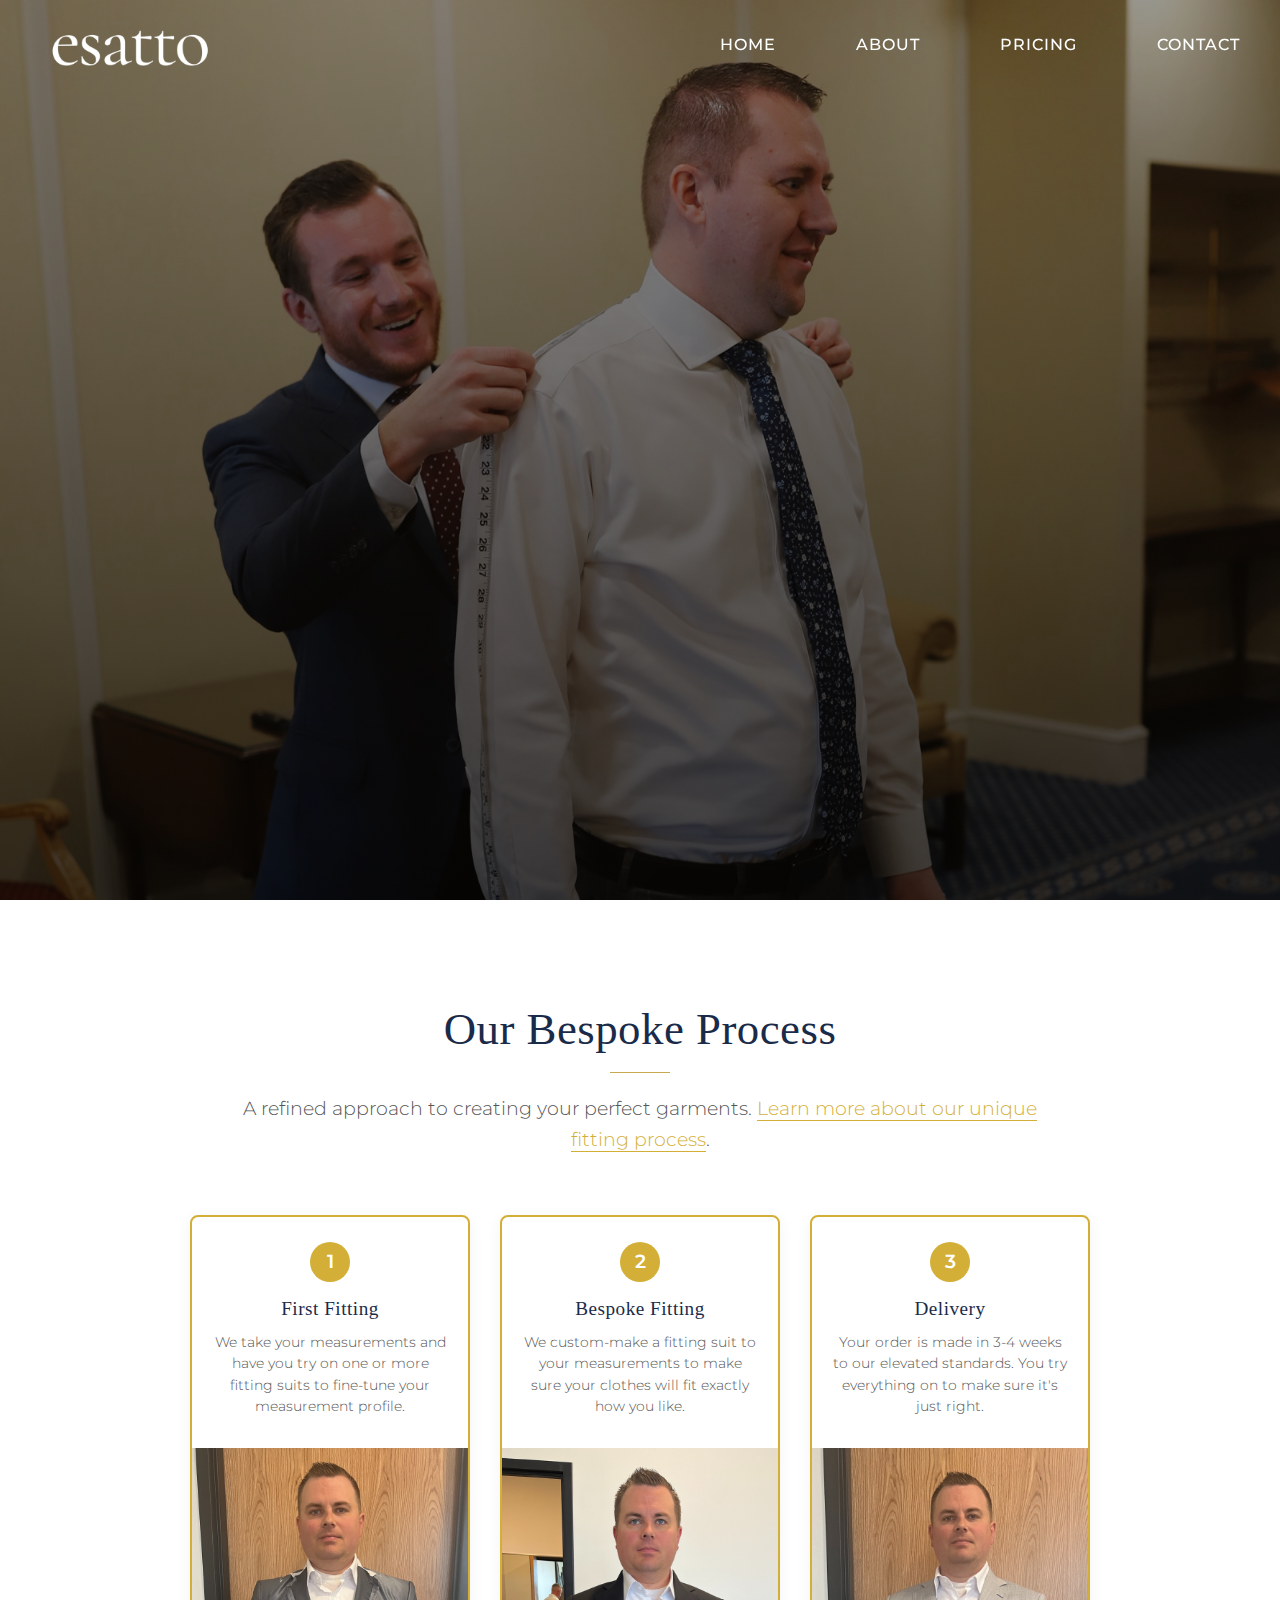
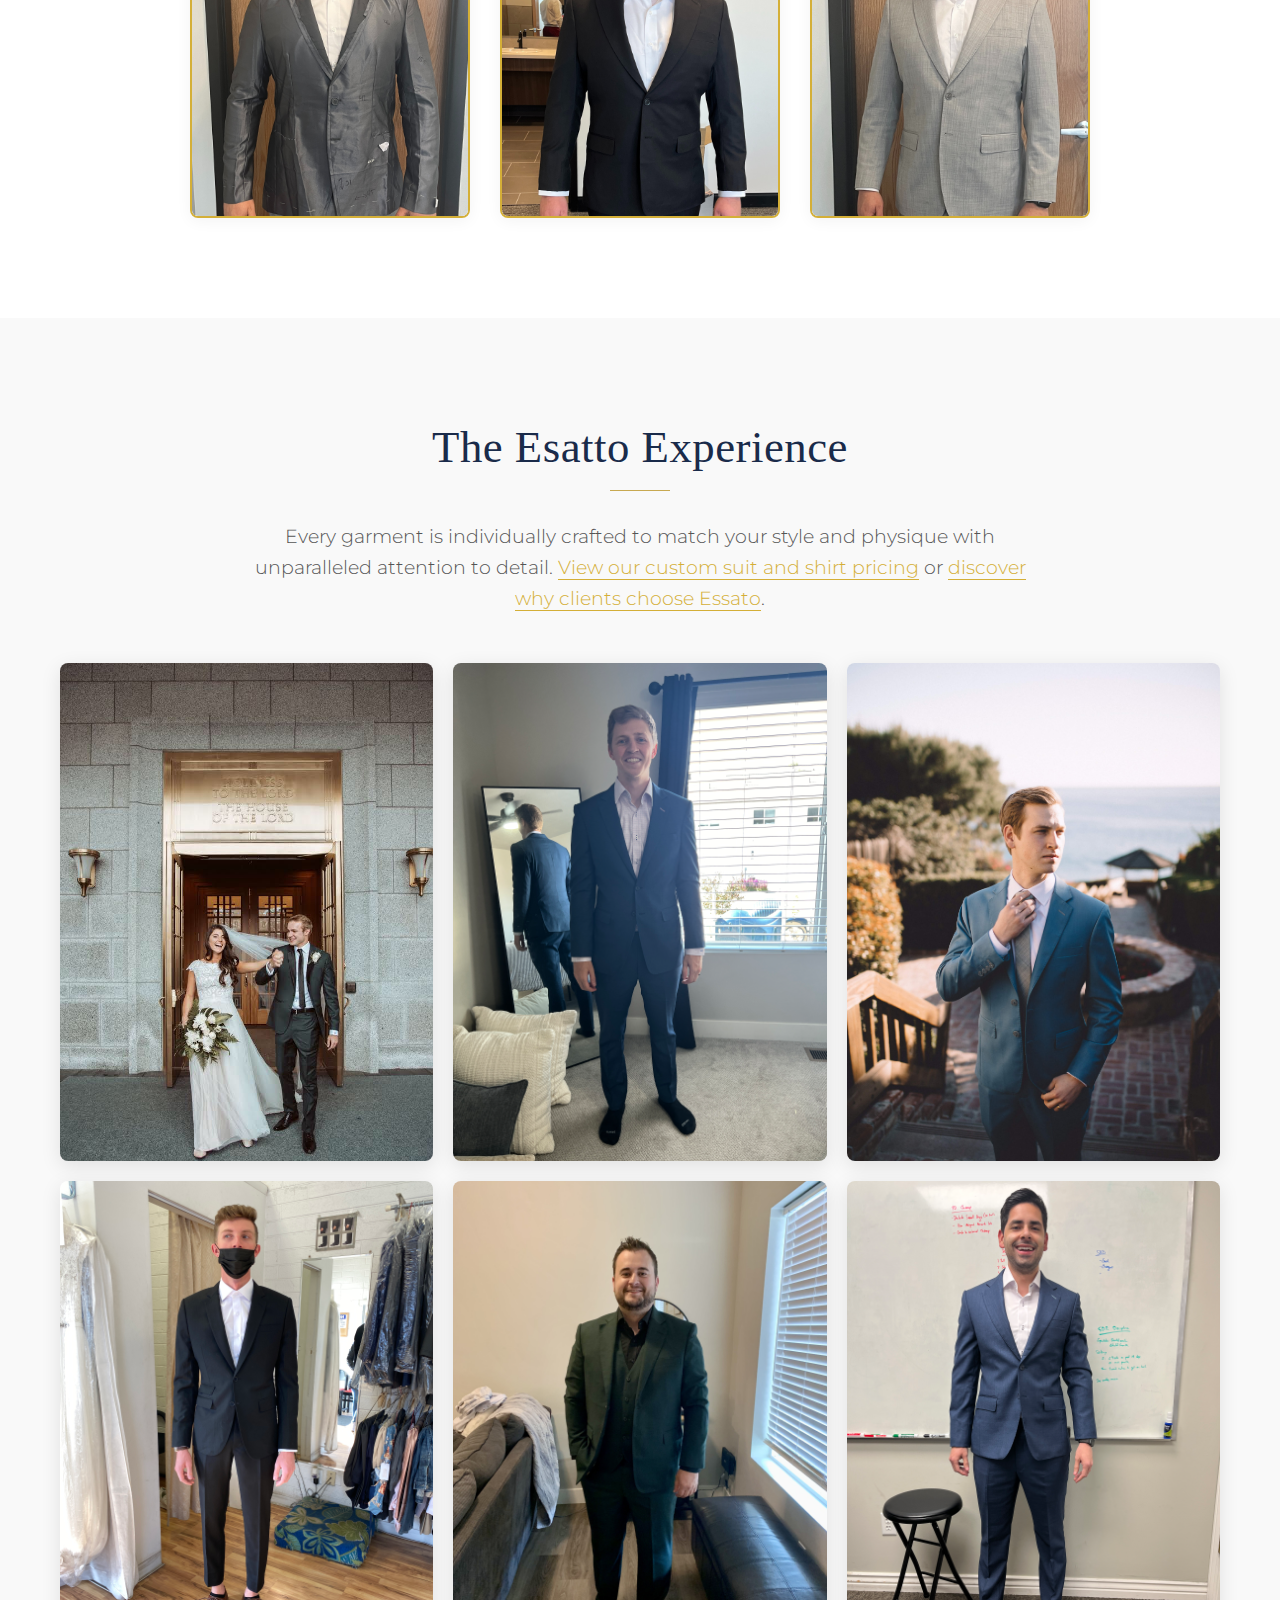
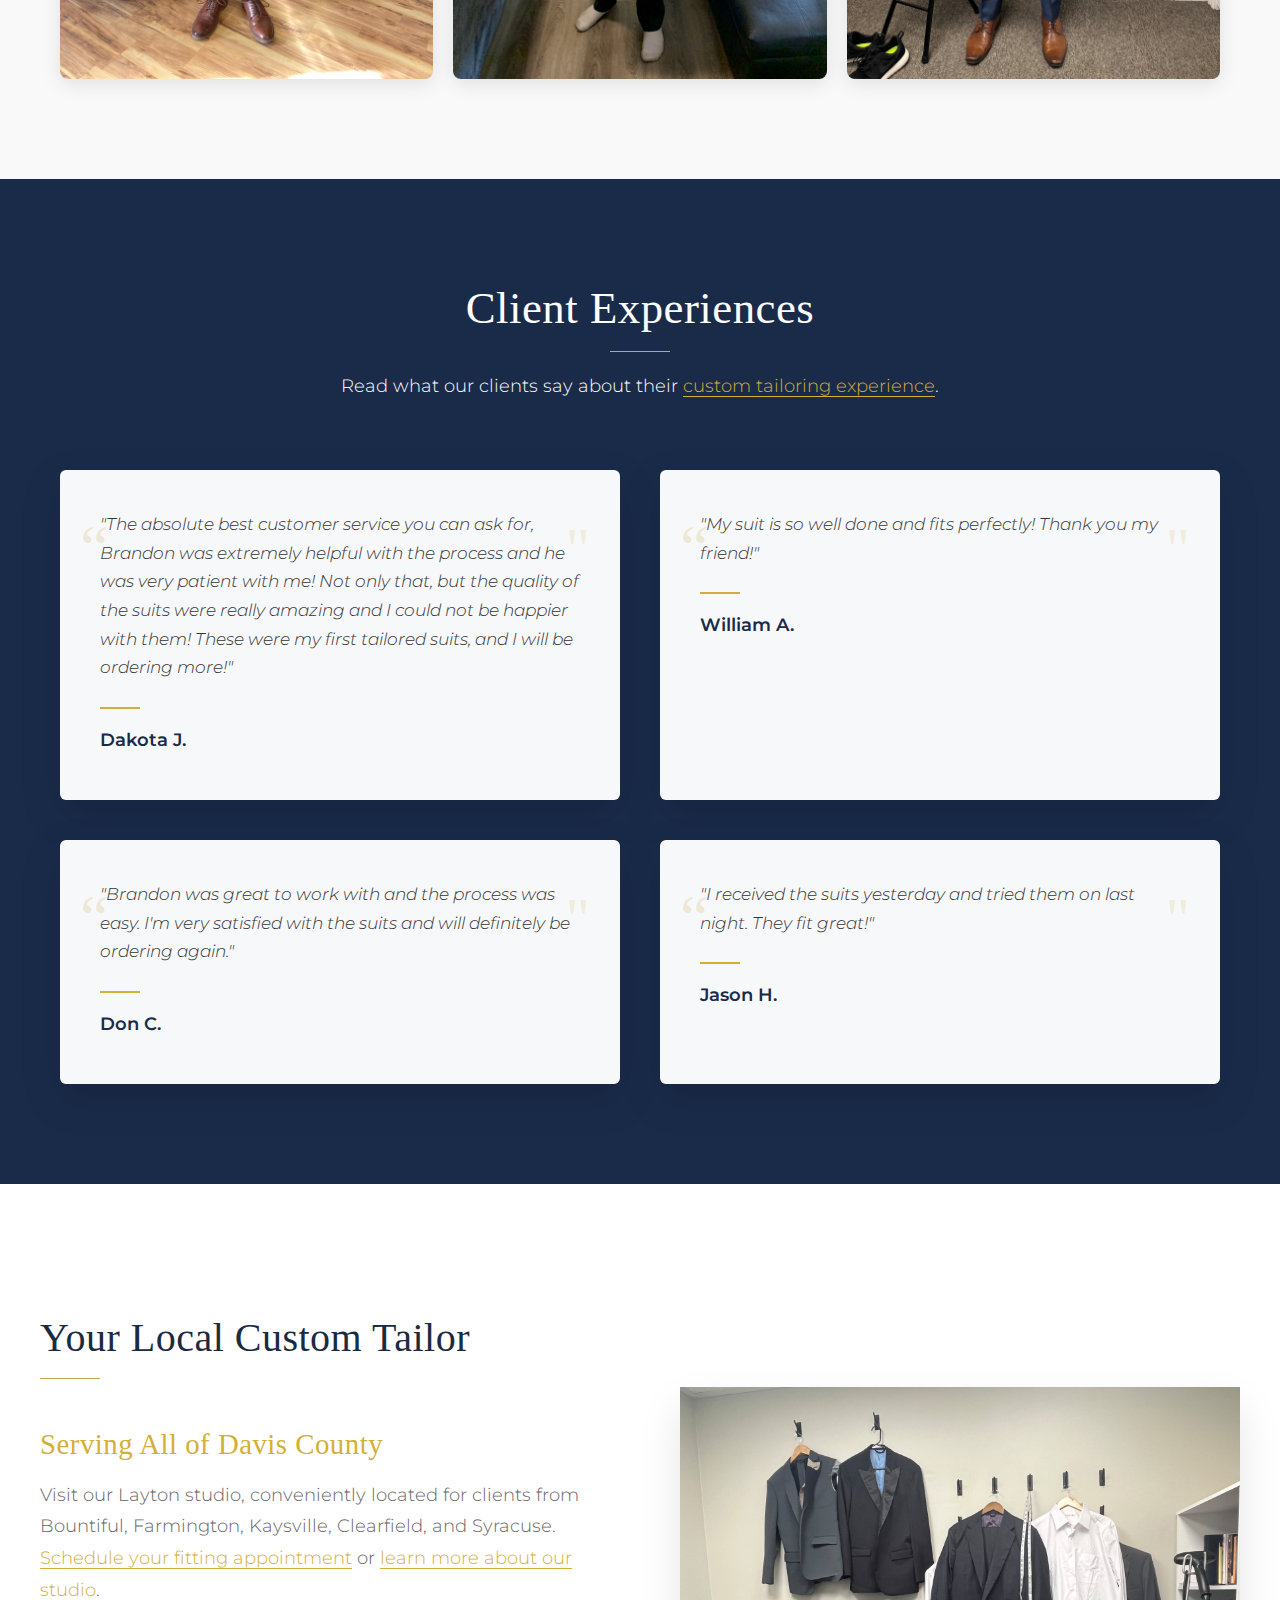
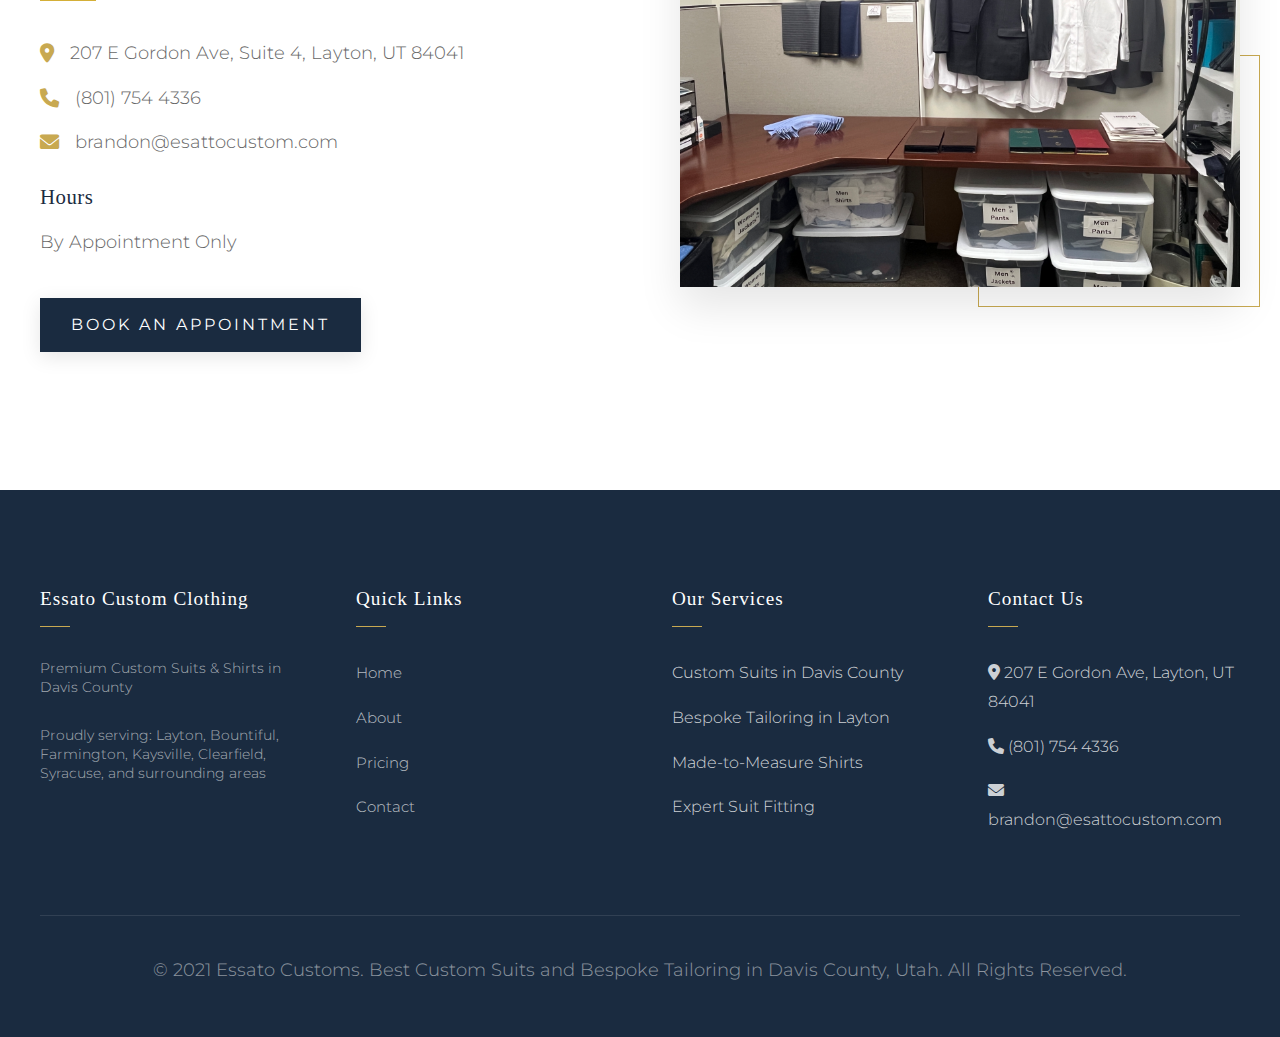
==== commit e10e3a41: "Add files via upload" ====
--- a/index.html
+++ b/index.html
@@ -3,8 +3,8 @@
 <head>
     <meta charset="UTF-8">
     <meta name="viewport" content="width=device-width, initial-scale=1.0">
-    <title>Custom Suits & Bespoke Tailoring in Layton, UT | Essato Custom Clothing</title>
-    <meta name="description" content="Experience luxury bespoke garments tailored to perfection in Layton, Utah. Schedule your appointment with Essato Custom Clothing today.">
+    <title>Custom Suits & Bespoke Tailoring in Davis County | Serving Layton, Bountiful, Farmington, Kaysville, Clearfield & Syracuse | Essato Custom Clothing</title>
+    <meta name="description" content="Expert bespoke tailoring and custom suits in Davis County, Utah. Serving Layton, Bountiful, Farmington, Kaysville, Clearfield & Syracuse with made-to-measure shirts and personalized fitting. Visit our Layton studio today.">
     <link rel="stylesheet" href="style.css">
     <link rel="stylesheet" href="https://cdnjs.cloudflare.com/ajax/libs/font-awesome/6.0.0/css/all.min.css">
     <link href="https://fonts.googleapis.com/css2?family=Montserrat:wght@300;400;500;600;700&display=swap" rel="stylesheet">
@@ -31,17 +31,12 @@
     </header>
 
     <!-- Hero Section -->
-    <section class="hero" style="background-image: url('custom-tailoring-layton-utah.jpg'); background-position: center 25%; background-attachment: fixed; min-height: 100vh; position: relative; padding-top: 70px;" role="img" aria-label="Custom tailoring services at Essato Custom Clothing in Layton, Utah">
+    <section class="hero" style="background-image: url('custom-tailoring-layton-utah.jpg'); background-position: center 25%; background-attachment: fixed; min-height: 100vh; position: relative; padding-top: 70px;" role="img" aria-label="Premier custom tailoring services at Essato Custom Clothing, serving Davis County including Layton, Bountiful, Farmington, Kaysville, Clearfield, and Syracuse with bespoke suits and made-to-measure shirts">
         <div class="hero-overlay" style="background: linear-gradient(to bottom, rgba(0,0,0,0.4), rgba(0,0,0,0.7));"></div>
         <div class="container" style="position: relative; z-index: 2;">
             <div class="hero-content centered" style="padding: 140px 0; text-align: center;">
-                <h1 style="
-                    font-size: 5rem;
-                    margin-bottom: 15px;
-                    opacity: 0;
-                    animation: fadeInUp 0.8s ease forwards 0.3s;
-                    line-height: 1.2;">
-                    Custom Clothing in Layton, UT
+                <h1 style="font-size: 5rem; margin-bottom: 15px; opacity: 0; animation: fadeInUp 0.8s ease forwards 0.3s; line-height: 1.2;">
+                    Custom Clothing in Davis County, Utah
                 </h1>
                 
                 <div class="hero-btns" style="opacity: 0; animation: fadeInUp 0.8s ease forwards 1.2s;">
@@ -224,9 +219,9 @@
         <div class="container">
             <div class="flagship-grid">
                 <div class="flagship-content">
-                    <h2>Location</h2>
-                    <h3 style="color: #d4af37; font-size: 1.8rem; margin: 15px 0;">Essato</h3>
-                    <p>Visit our studio where we'll create your favorite clothes. <a href="contact.html" style="color: #d4af37; text-decoration: none; border-bottom: 1px solid #d4af37;">Schedule your fitting appointment</a> or <a href="about.html#location" style="color: #d4af37; text-decoration: none; border-bottom: 1px solid #d4af37;">learn more about our studio</a>.</p>
+                    <h2>Your Local Custom Tailor</h2>
+                    <h3 style="color: #d4af37; font-size: 1.8rem; margin: 15px 0;">Serving All of Davis County</h3>
+                    <p>Visit our Layton studio, conveniently located for clients from Bountiful, Farmington, Kaysville, Clearfield, and Syracuse. <a href="contact.html" style="color: #d4af37; text-decoration: none; border-bottom: 1px solid #d4af37;">Schedule your fitting appointment</a> or <a href="about.html#location" style="color: #d4af37; text-decoration: none; border-bottom: 1px solid #d4af37;">learn more about our studio</a>.</p>
                     <address style="margin: 25px 0;">
                         <p><i class="fas fa-map-marker-alt"></i> 207 E Gordon Ave, Suite 4, Layton, UT 84041</p>
                         <p><i class="fas fa-phone"></i> (801) 754 4336</p>
@@ -238,7 +233,7 @@
                     </div>
                     <a href="contact.html" class="btn">Book an Appointment</a>
                 </div>
-                <div class="flagship-image" style="background-image: url('custom-tailoring-studio-layton-utah.jpg');" role="img" aria-label="Elegant custom tailoring studio at Essato Custom Clothing featuring a sophisticated fitting area, premium fabric displays, and professional consultation space in Layton, Utah"></div>
+                <div class="flagship-image" style="background-image: url('custom-tailoring-studio-layton-utah.jpg');" role="img" aria-label="Premier custom tailoring studio at Essato Custom Clothing featuring a sophisticated fitting area and premium fabric displays, serving Davis County including Layton, Bountiful, Farmington, Kaysville, Clearfield, and Syracuse with bespoke suits and made-to-measure shirts"></div>
             </div>
         </div>
     </section>
@@ -248,8 +243,9 @@
         <div class="container">
             <div class="footer-grid">
                 <div class="footer-col">
-                    <h4>Essato</h4>
-                    <p>Personal Service, Great Prices, Quality Clothing</p>
+                    <h4>Essato Custom Clothing</h4>
+                    <p>Premium Custom Suits & Shirts in Davis County</p>
+                    <p class="service-areas">Proudly serving: Layton, Bountiful, Farmington, Kaysville, Clearfield, Syracuse, and surrounding areas</p>
                 </div>
                 <div class="footer-col">
                     <h4>Quick Links</h4>
@@ -261,6 +257,15 @@
                     </ul>
                 </div>
                 <div class="footer-col">
+                    <h4>Our Services</h4>
+                    <ul class="footer-links">
+                        <li>Custom Suits in Davis County</li>
+                        <li>Bespoke Tailoring in Layton</li>
+                        <li>Made-to-Measure Shirts</li>
+                        <li>Expert Suit Fitting</li>
+                    </ul>
+                </div>
+                <div class="footer-col">
                     <h4>Contact Us</h4>
                     <ul class="footer-links">
                         <li><i class="fas fa-map-marker-alt"></i> 207 E Gordon Ave, Layton, UT 84041</li>
@@ -270,7 +275,7 @@
                 </div>
             </div>
             <div class="footer-bottom">
-                <p>&copy; 2021 Essato Customs. All Rights Reserved.</p>
+                <p>&copy; 2021 Essato Customs. Best Custom Suits and Bespoke Tailoring in Davis County, Utah. All Rights Reserved.</p>
             </div>
         </div>
     </footer>
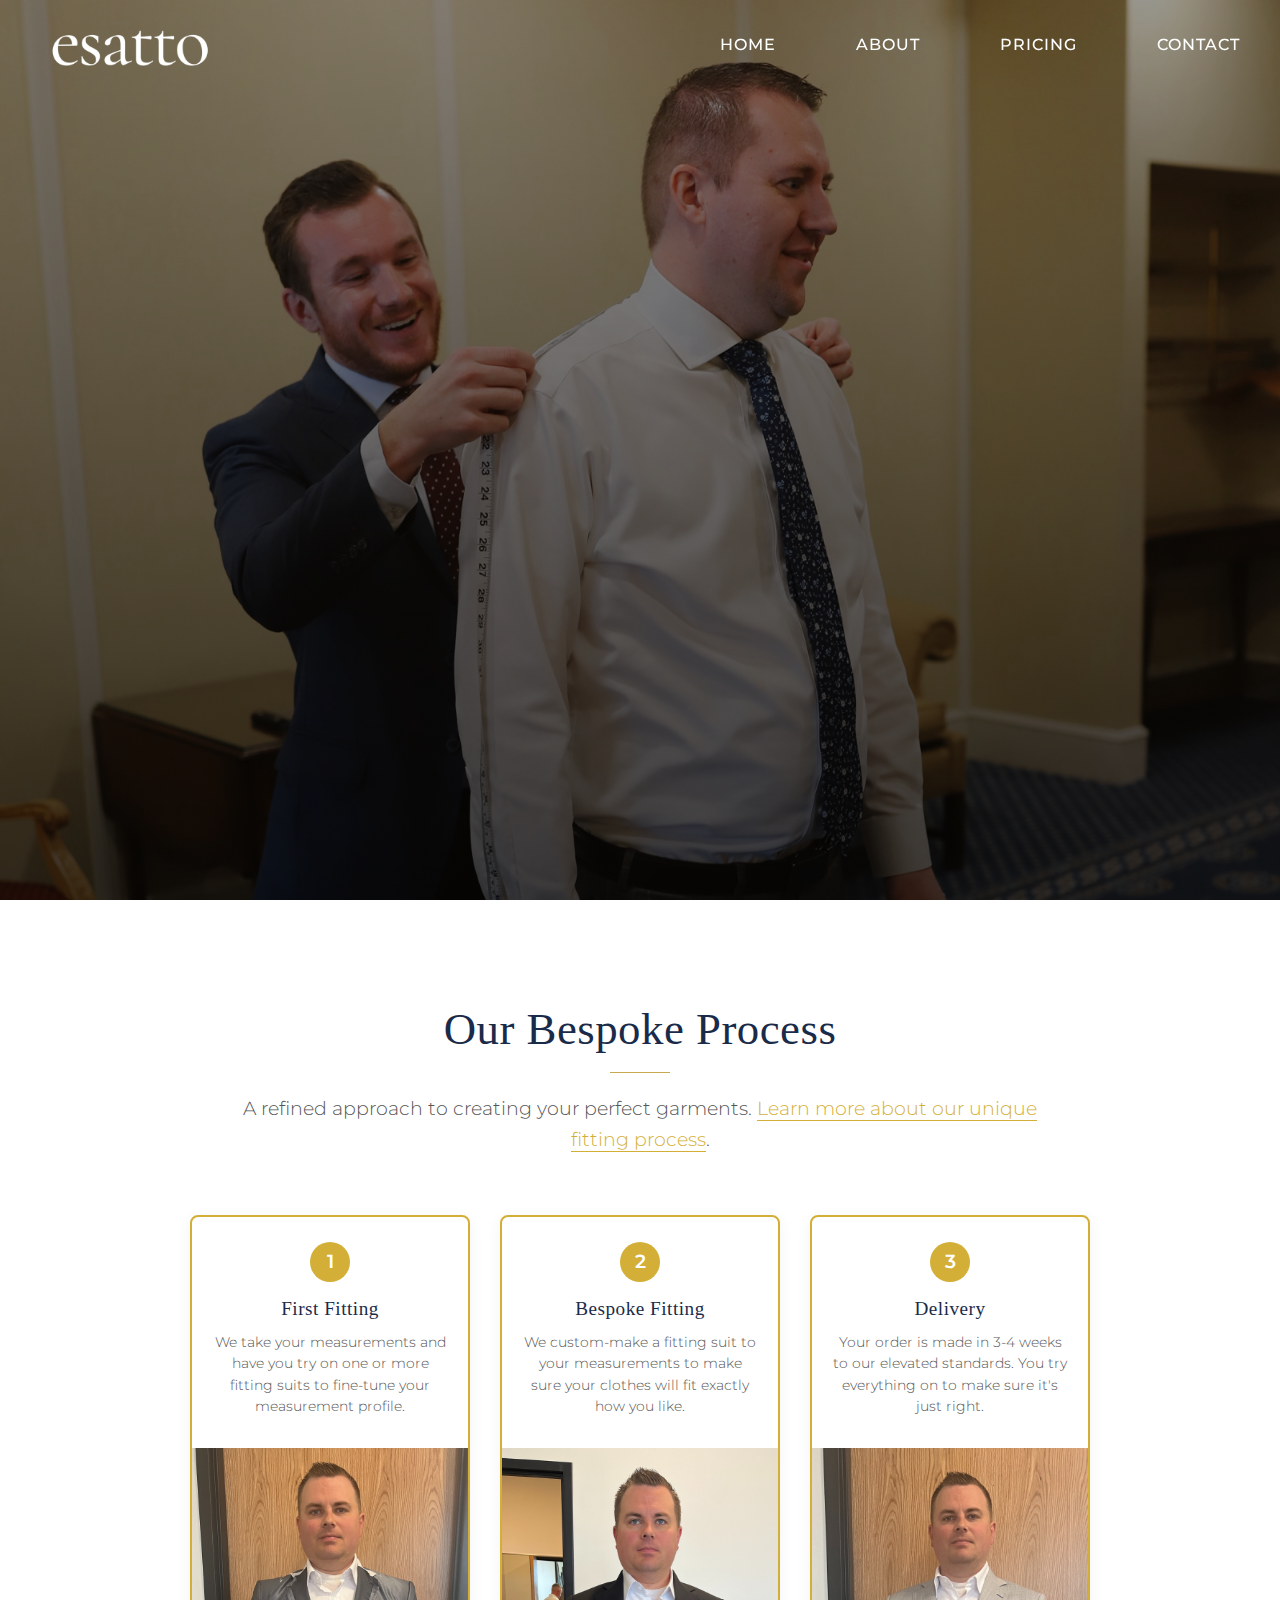
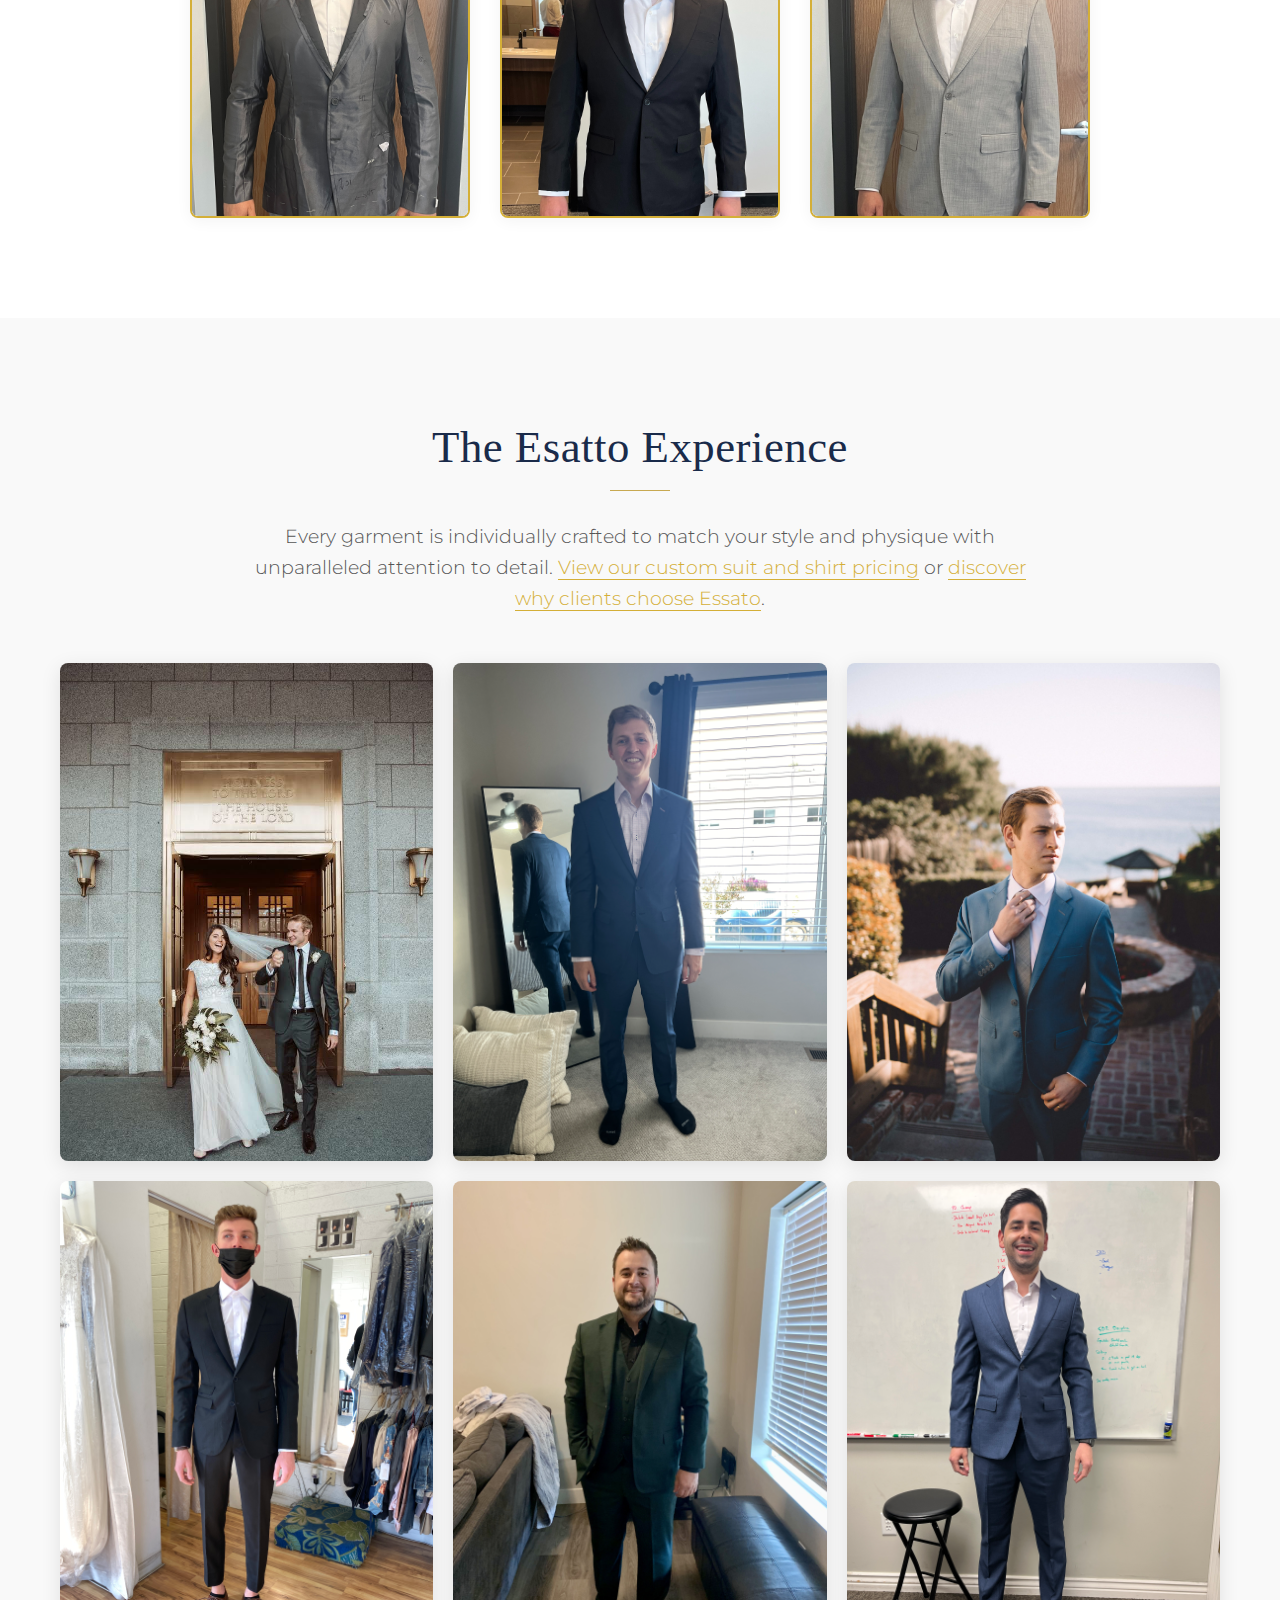
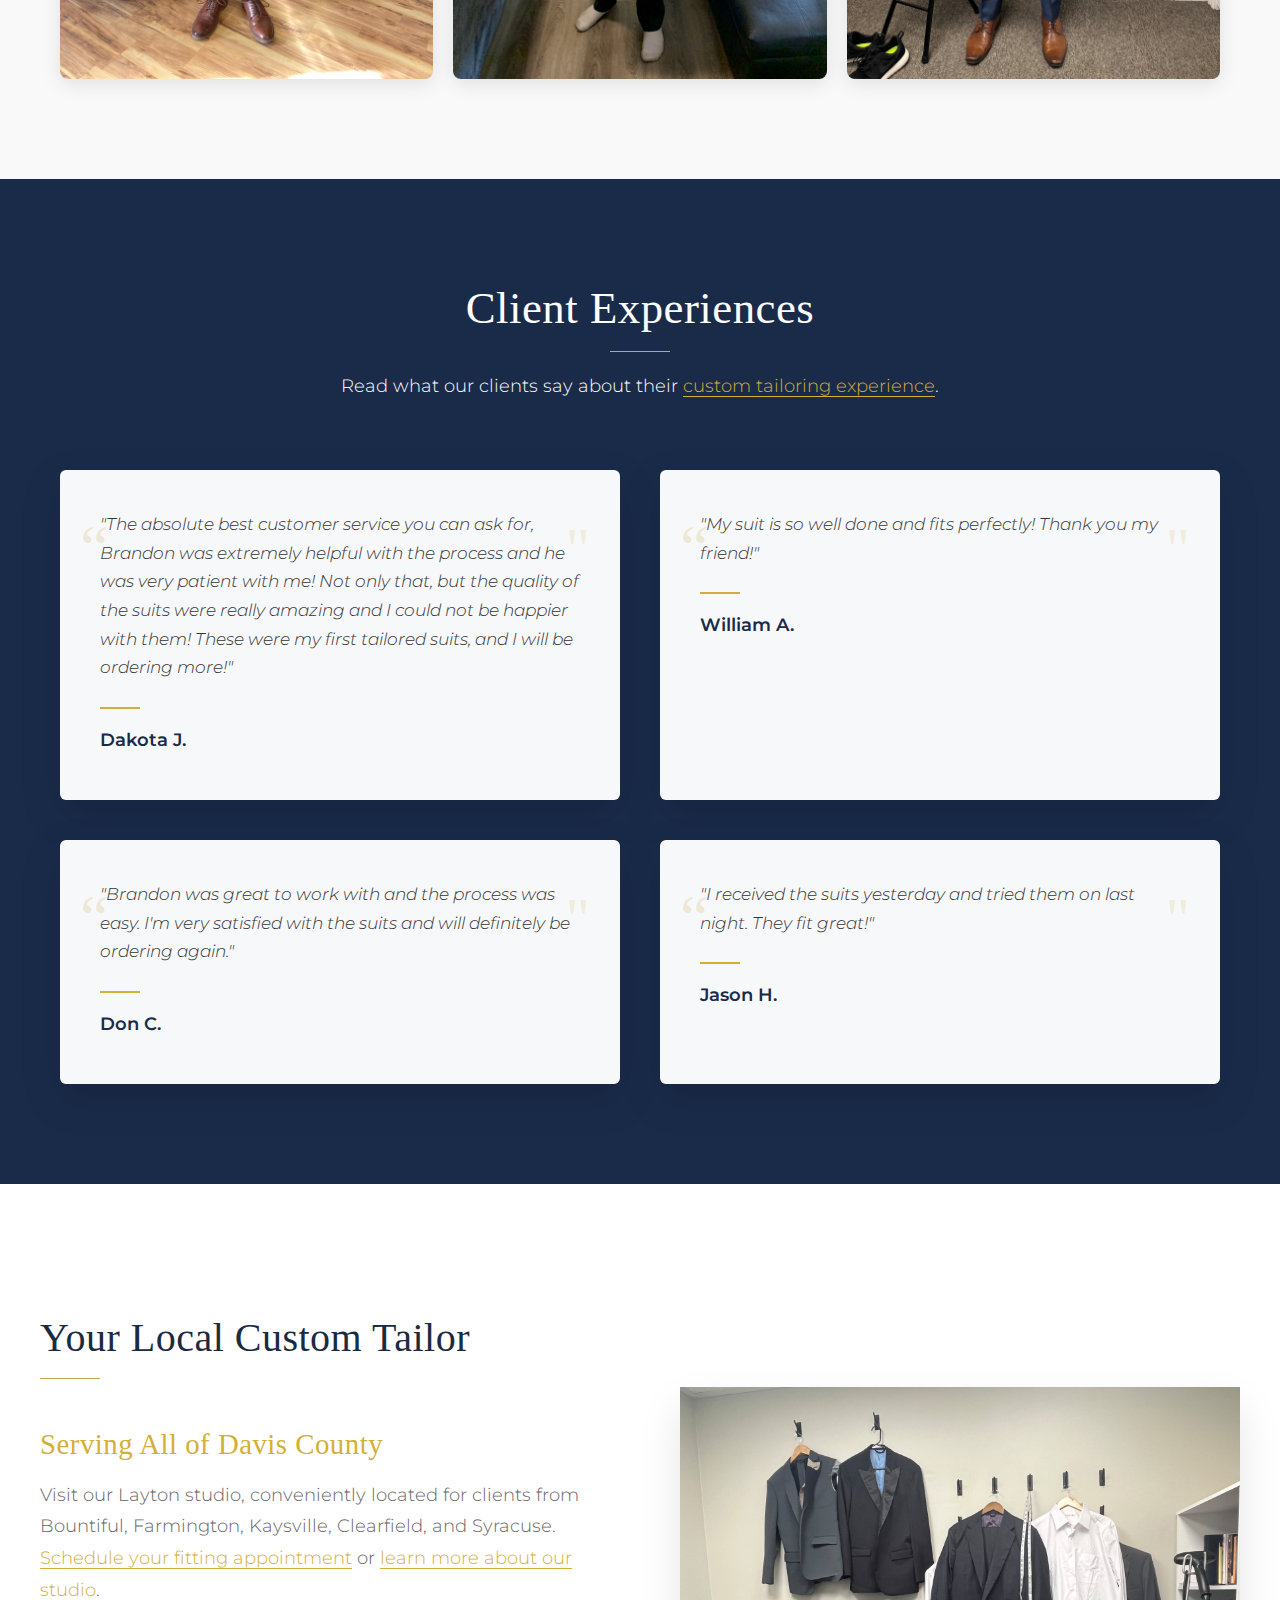
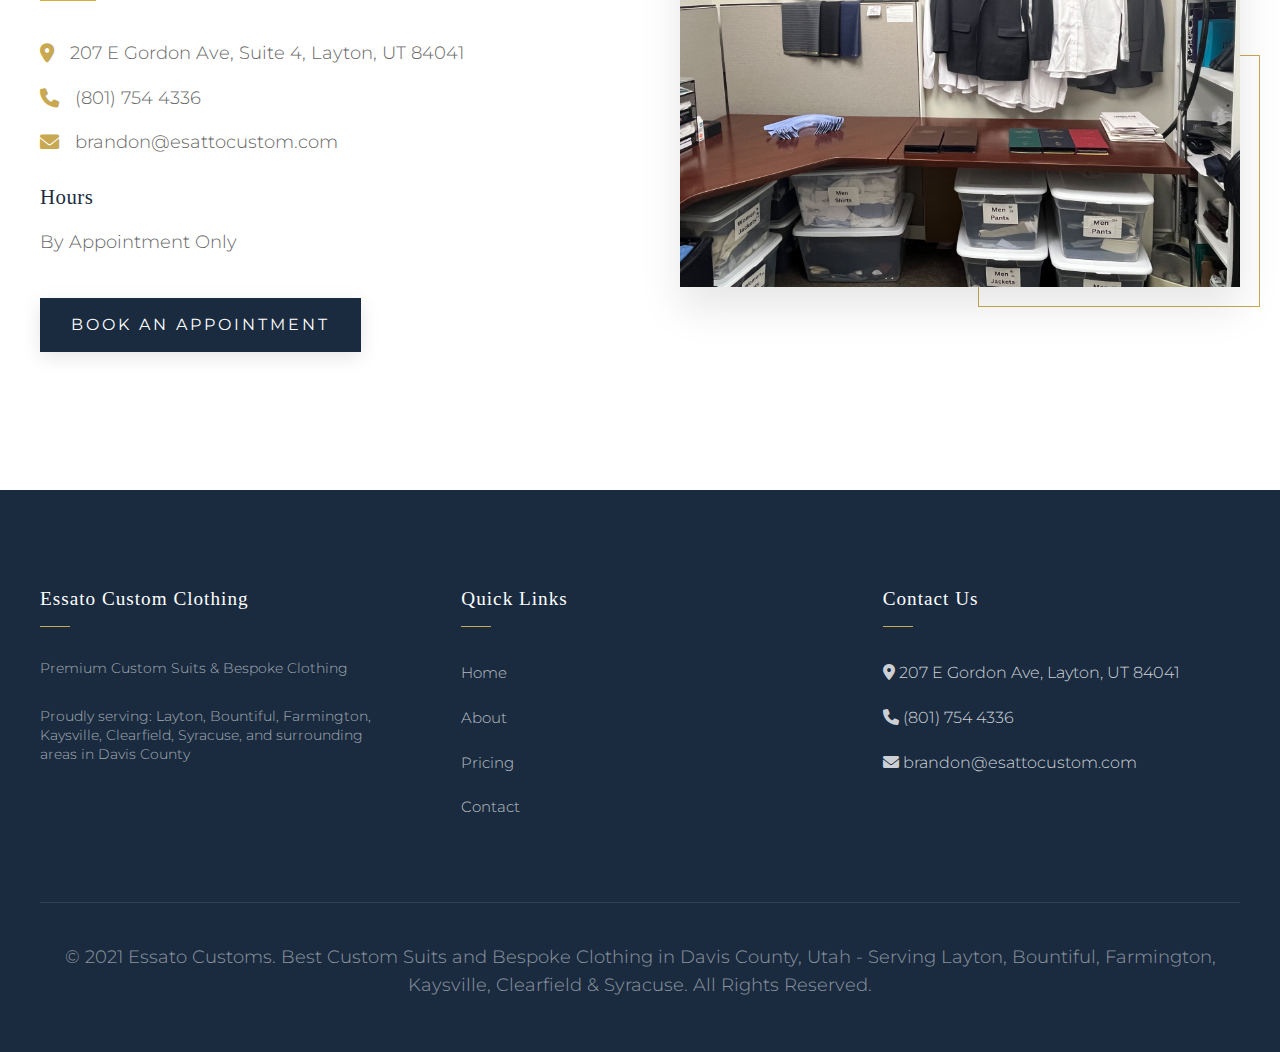
==== commit fb011ada: "Add files via upload" ====
--- a/index.html
+++ b/index.html
@@ -31,8 +31,8 @@
     </header>
 
     <!-- Hero Section -->
-    <section class="hero" style="background-image: url('custom-tailoring-layton-utah.jpg'); background-position: center 25%; background-attachment: fixed; min-height: 100vh; position: relative; padding-top: 70px;" role="img" aria-label="Premier custom tailoring services at Essato Custom Clothing, serving Davis County including Layton, Bountiful, Farmington, Kaysville, Clearfield, and Syracuse with bespoke suits and made-to-measure shirts">
-        <div class="hero-overlay" style="background: linear-gradient(to bottom, rgba(0,0,0,0.4), rgba(0,0,0,0.7));"></div>
+    <section class="hero" style="background-image: url('custom-tailoring-layton-utah.jpg'); background-position: center 25%; background-size: cover; min-height: 100vh; position: relative; padding-top: 70px;" role="img" aria-label="Premier custom tailoring services at Essato Custom Clothing, serving Davis County including Layton, Bountiful, Farmington, Kaysville, Clearfield, and Syracuse with bespoke suits and made-to-measure shirts">
+        <div class="hero-overlay" style="position: absolute; top: 0; left: 0; width: 100%; height: 100%; background: linear-gradient(to bottom, rgba(0,0,0,0.4), rgba(0,0,0,0.7));"></div>
         <div class="container" style="position: relative; z-index: 2;">
             <div class="hero-content centered" style="padding: 140px 0; text-align: center;">
                 <h1 style="font-size: 5rem; margin-bottom: 15px; opacity: 0; animation: fadeInUp 0.8s ease forwards 0.3s; line-height: 1.2;">
@@ -244,8 +244,8 @@
             <div class="footer-grid">
                 <div class="footer-col">
                     <h4>Essato Custom Clothing</h4>
-                    <p>Premium Custom Suits & Shirts in Davis County</p>
-                    <p class="service-areas">Proudly serving: Layton, Bountiful, Farmington, Kaysville, Clearfield, Syracuse, and surrounding areas</p>
+                    <p>Premium Custom Suits & Bespoke Clothing</p>
+                    <p class="service-areas">Proudly serving: Layton, Bountiful, Farmington, Kaysville, Clearfield, Syracuse, and surrounding areas in Davis County</p>
                 </div>
                 <div class="footer-col">
                     <h4>Quick Links</h4>
@@ -257,15 +257,6 @@
                     </ul>
                 </div>
                 <div class="footer-col">
-                    <h4>Our Services</h4>
-                    <ul class="footer-links">
-                        <li>Custom Suits in Davis County</li>
-                        <li>Bespoke Tailoring in Layton</li>
-                        <li>Made-to-Measure Shirts</li>
-                        <li>Expert Suit Fitting</li>
-                    </ul>
-                </div>
-                <div class="footer-col">
                     <h4>Contact Us</h4>
                     <ul class="footer-links">
                         <li><i class="fas fa-map-marker-alt"></i> 207 E Gordon Ave, Layton, UT 84041</li>
@@ -275,7 +266,7 @@
                 </div>
             </div>
             <div class="footer-bottom">
-                <p>&copy; 2021 Essato Customs. Best Custom Suits and Bespoke Tailoring in Davis County, Utah. All Rights Reserved.</p>
+                <p>&copy; 2021 Essato Customs. Best Custom Suits and Bespoke Clothing in Davis County, Utah - Serving Layton, Bountiful, Farmington, Kaysville, Clearfield & Syracuse. All Rights Reserved.</p>
             </div>
         </div>
     </footer>
@@ -346,6 +337,7 @@
             const navMenu = document.querySelector('.nav-menu');
             const header = document.querySelector('header');
             const logoImg = document.querySelector('.logo-img');
+            let scrolling = false;
 
             if (hamburger && navMenu) {
                 // Fix for inline styles overriding our mobile menu styles
@@ -363,9 +355,18 @@
                             navMenu.classList.add('active');
                             navMenu.style.display = "flex";
                             navMenu.style.left = "0";
+                            navMenu.style.height = "calc(100vh - 70px)"; // Ensure full screen height
+                            navMenu.style.width = "100%"; // Ensure full width
                             
                             // Switch to black logo when menu is open
                             logoImg.src = "essatologo.png";
+                            
+                            // Add class to body to prevent background scrolling
+                            document.body.classList.add('menu-open');
+                            document.body.style.overflow = 'hidden';
+                            document.body.style.position = 'fixed'; // Prevent any scroll
+                            document.body.style.width = '100%';
+                            document.body.style.height = '100%';
                             
                             // Make sure all nav items are visible
                             document.querySelectorAll('.nav-item').forEach(item => {
@@ -376,9 +377,128 @@
                             // Ensure text is visible when menu is open
                             document.querySelectorAll('.nav-link').forEach(link => {
                                 link.style.color = '#1a2b4a';
+                                link.style.textAlign = 'center'; // Center menu text
+                                link.style.fontSize = '1.3rem'; // Larger text
                             });
                         } else {
                             navMenu.classList.remove('active');
+                            navMenu.style.left = "-100%";
+                            
+                            // Remove class from body to restore scrolling
+                            document.body.classList.remove('menu-open');
+                            document.body.style.overflow = '';
+                            document.body.style.position = '';
+                            document.body.style.width = '';
+                            document.body.style.height = '';
+                            
+                            setTimeout(() => {
+                                if (!navMenu.classList.contains('active')) {
+                                    navMenu.style.display = 'none';
+                                    
+                                    // Reset logo color when menu is closed and header is transparent
+                                    if (!header.classList.contains('scrolled')) {
+                                        logoImg.src = "essato whitelogo.png";
+                                    }
+                                }
+                            }, 300);
+                        }
+                    });
+                }
+
+                // Improved scroll handler with throttling to prevent disappearing
+                function handleScroll() {
+                    if (!scrolling) {
+                        scrolling = true;
+                        
+                        // Use requestAnimationFrame for better performance
+                        window.requestAnimationFrame(() => {
+                            if (window.scrollY > 50 || navMenu.classList.contains('active')) {
+                                header.classList.add('scrolled');
+                                header.style.background = 'rgba(255, 255, 255, 0.98)';
+                                header.style.boxShadow = '0 2px 10px rgba(0,0,0,0.1)';
+                                logoImg.src = "essatologo.png"; // Switch to black logo
+                                
+                                document.querySelectorAll('.nav-link').forEach(link => {
+                                    link.style.color = '#1a2b4a';
+                                });
+                                
+                                document.querySelectorAll('.bar').forEach(bar => {
+                                    bar.style.backgroundColor = '#1a2b4a';
+                                });
+                            } else {
+                                header.classList.remove('scrolled');
+                                header.style.background = 'transparent';
+                                header.style.boxShadow = 'none';
+                                logoImg.src = "essato whitelogo.png"; // Switch to white logo
+                                
+                                document.querySelectorAll('.nav-link').forEach(link => {
+                                    // Only change color if menu is not active
+                                    if (!navMenu.classList.contains('active')) {
+                                        link.style.color = '#ffffff';
+                                    }
+                                });
+                                
+                                document.querySelectorAll('.bar').forEach(bar => {
+                                    // Only change color if menu is not active
+                                    if (!navMenu.classList.contains('active')) {
+                                        bar.style.backgroundColor = '#ffffff';
+                                    }
+                                });
+                            }
+                            
+                            scrolling = false;
+                        });
+                    }
+                }
+
+                // Ensure menu visibility on window resize
+                window.addEventListener('resize', function() {
+                    if (window.innerWidth > 768) {
+                        navMenu.style.display = 'flex';
+                        navMenu.style.position = 'relative';
+                        navMenu.style.left = '0';
+                        navMenu.style.top = 'auto';
+                        navMenu.style.width = 'auto';
+                        navMenu.style.height = 'auto';
+                        document.body.style.overflow = '';
+                    } else {
+                        if (!navMenu.classList.contains('active')) {
+                            navMenu.style.display = 'none';
+                            navMenu.style.position = 'fixed';
+                            navMenu.style.left = '-100%';
+                        }
+                    }
+                    // Re-apply scroll styles after resize
+                    handleScroll();
+                });
+
+                // Close menu when clicking outside
+                document.addEventListener('click', function(e) {
+                    if (!hamburger.contains(e.target) && !navMenu.contains(e.target) && navMenu.classList.contains('active')) {
+                        hamburger.classList.remove('active');
+                        navMenu.classList.remove('active');
+                        navMenu.style.left = '-100%';
+                        document.body.style.overflow = ''; // Restore scrolling
+                        setTimeout(() => {
+                            if (!navMenu.classList.contains('active')) {
+                                navMenu.style.display = 'none';
+                                
+                                // Reset logo color when menu is closed and header is transparent
+                                if (!header.classList.contains('scrolled')) {
+                                    logoImg.src = "essato whitelogo.png";
+                                }
+                            }
+                        }, 300);
+                    }
+                });
+
+                // Close menu when clicking a link
+                document.querySelectorAll('.nav-link').forEach(link => {
+                    link.addEventListener('click', function() {
+                        hamburger.classList.remove('active');
+                        navMenu.classList.remove('active');
+                        document.body.style.overflow = ''; // Restore scrolling
+                        if (window.innerWidth <= 768) {
                             navMenu.style.left = "-100%";
                             setTimeout(() => {
                                 if (!navMenu.classList.contains('active')) {
@@ -392,37 +512,18 @@
                             }, 300);
                         }
                     });
-                }
-
-                // Handle scroll for transparent header
-                function handleScroll() {
-                    if (window.scrollY > 50 || navMenu.classList.contains('active')) {
-                        header.classList.add('scrolled');
-                        header.style.background = 'rgba(255, 255, 255, 0.98)';
-                        header.style.boxShadow = '0 2px 10px rgba(0,0,0,0.1)';
-                        logoImg.src = "essatologo.png"; // Switch to black logo
-                        document.querySelectorAll('.nav-link').forEach(link => {
-                            link.style.color = '#1a2b4a';
-                        });
-                        document.querySelectorAll('.bar').forEach(bar => {
-                            bar.style.backgroundColor = '#1a2b4a';
-                        });
-                    } else {
-                        header.classList.remove('scrolled');
-                        header.style.background = 'transparent';
-                        header.style.boxShadow = 'none';
-                        logoImg.src = "essato whitelogo.png"; // Switch to white logo
-                        document.querySelectorAll('.nav-link').forEach(link => {
-                            link.style.color = '#ffffff';
-                        });
-                        document.querySelectorAll('.bar').forEach(bar => {
-                            bar.style.backgroundColor = '#ffffff';
-                        });
-                    }
-                }
-
-                window.addEventListener('scroll', handleScroll);
-                handleScroll(); // Initial check
+                });
+
+                // Prevent menu from closing when clicking inside it
+                navMenu.addEventListener('click', function(e) {
+                    e.stopPropagation();
+                });
+                
+                // Add event with passive flag for better scroll performance
+                window.addEventListener('scroll', handleScroll, { passive: true });
+                
+                // Initial call to set correct state
+                handleScroll();
             }
         });
 
@@ -598,17 +699,18 @@
                 display: none;
                 position: fixed !important;
                 left: -100% !important;
-                top: 90px !important;
+                top: 70px !important;
                 flex-direction: column !important;
                 background-color: rgba(255, 255, 255, 0.98) !important;
                 width: 100% !important;
                 text-align: center !important;
                 transition: 0.3s ease-in-out !important;
                 box-shadow: 0 2px 10px rgba(0,0,0,0.1) !important;
-                padding: 20px 0 !important;
+                padding: 10px 0 40px !important;
                 z-index: 999 !important;
-                height: calc(100vh - 90px) !important;
+                height: calc(100vh - 70px) !important;
                 overflow-y: auto !important;
+                justify-content: center !important;
             }
 
             .nav-menu.active {
@@ -617,17 +719,19 @@
             }
 
             .nav-item {
-                margin: 16px 0 !important;
+                margin: 8px 0 !important;
                 display: block !important;
                 width: 100% !important;
             }
 
             .nav-link {
-                font-size: 1.1rem !important;
+                font-size: 1.3rem !important;
                 color: #1a2b4a !important;
                 padding: 10px 20px !important;
                 display: block !important;
                 width: 100% !important;
+                text-align: center !important;
+                letter-spacing: 2px !important;
             }
 
             /* When menu is active, ensure text is visible */
@@ -643,21 +747,39 @@
             /* Hamburger Animation */
             .hamburger.active .bar:nth-child(2) {
                 opacity: 0 !important;
-                transform: translateX(20px);
+                transform: translateX(20px) !important;
             }
 
             .hamburger.active .bar:nth-child(1) {
-                transform: translateY(8px) rotate(45deg);
+                transform: translateY(8px) rotate(45deg) !important;
+                background-color: #1a2b4a !important;
             }
 
             .hamburger.active .bar:nth-child(3) {
-                transform: translateY(-8px) rotate(-45deg);
+                transform: translateY(-8px) rotate(-45deg) !important;
+                background-color: #1a2b4a !important;
             }
 
             /* When menu is active, ensure header has solid background */
             header.menu-active {
                 background: rgba(255, 255, 255, 0.98) !important;
                 box-shadow: 0 2px 10px rgba(0,0,0,0.1) !important;
+            }
+
+            /* Fix content overflow */
+            body.menu-open {
+                overflow: hidden !important;
+            }
+            
+            /* Make header slightly shorter on mobile to help with spacing */
+            header {
+                height: 70px !important;
+            }
+            
+            /* Adjust logo size to match smaller header */
+            [src="essato whitelogo.png"], 
+            [src="essatologo.png"] {
+                width: 150px !important;
             }
         }
 
@@ -762,16 +884,17 @@
                 display: none;
                 position: fixed;
                 left: -100%;
-                top: 90px;
+                top: 70px;
                 flex-direction: column;
                 background-color: rgba(255, 255, 255, 0.98);
                 width: 100%;
                 text-align: center;
                 transition: 0.3s ease-in-out;
                 box-shadow: 0 2px 10px rgba(0,0,0,0.1);
-                padding: 20px 0;
+                padding: 10px 0;
                 z-index: 999;
-                height: calc(100vh - 90px);
+                height: auto;
+                max-height: calc(100vh - 70px);
                 overflow-y: auto;
             }
 
@@ -781,13 +904,13 @@
             }
 
             .nav-item {
-                margin: 16px 0;
-                width: 100%;
+                margin: 8px 0 !important;
+                width: 100% !important;
             }
 
             .nav-link {
                 font-size: 1.1rem !important;
-                padding: 10px 20px !important;
+                padding: 8px 20px !important;
                 display: block !important;
                 width: 100% !important;
             }
@@ -920,6 +1043,49 @@
                 height: auto !important;
             }
         }
+
+        /* Add these styles to ensure menu visibility */
+        header {
+            transition: all 0.3s ease;
+            will-change: transform, background;
+        }
+        
+        header.scrolled {
+            background: rgba(255, 255, 255, 0.98) !important;
+            box-shadow: 0 2px 10px rgba(0,0,0,0.1) !important;
+        }
+        
+        .nav-menu {
+            transition: left 0.3s ease, display 0.3s ease;
+        }
+        
+        /* Fix for the menu on mobile */
+        @media (max-width: 768px) {
+            .nav-menu {
+                background-color: rgba(255, 255, 255, 0.98) !important;
+            }
+            
+            .nav-menu.active {
+                display: flex !important;
+                left: 0 !important;
+            }
+            
+            /* Force visibility of hamburger */
+            .hamburger {
+                display: block !important;
+                position: relative;
+                z-index: 2000;
+            }
+            
+            /* Ensure header remains visible when fixed */
+            header {
+                position: fixed !important;
+                top: 0;
+                left: 0;
+                width: 100%;
+                z-index: 1000;
+            }
+        }
     </style>
 </body>
 </html> 